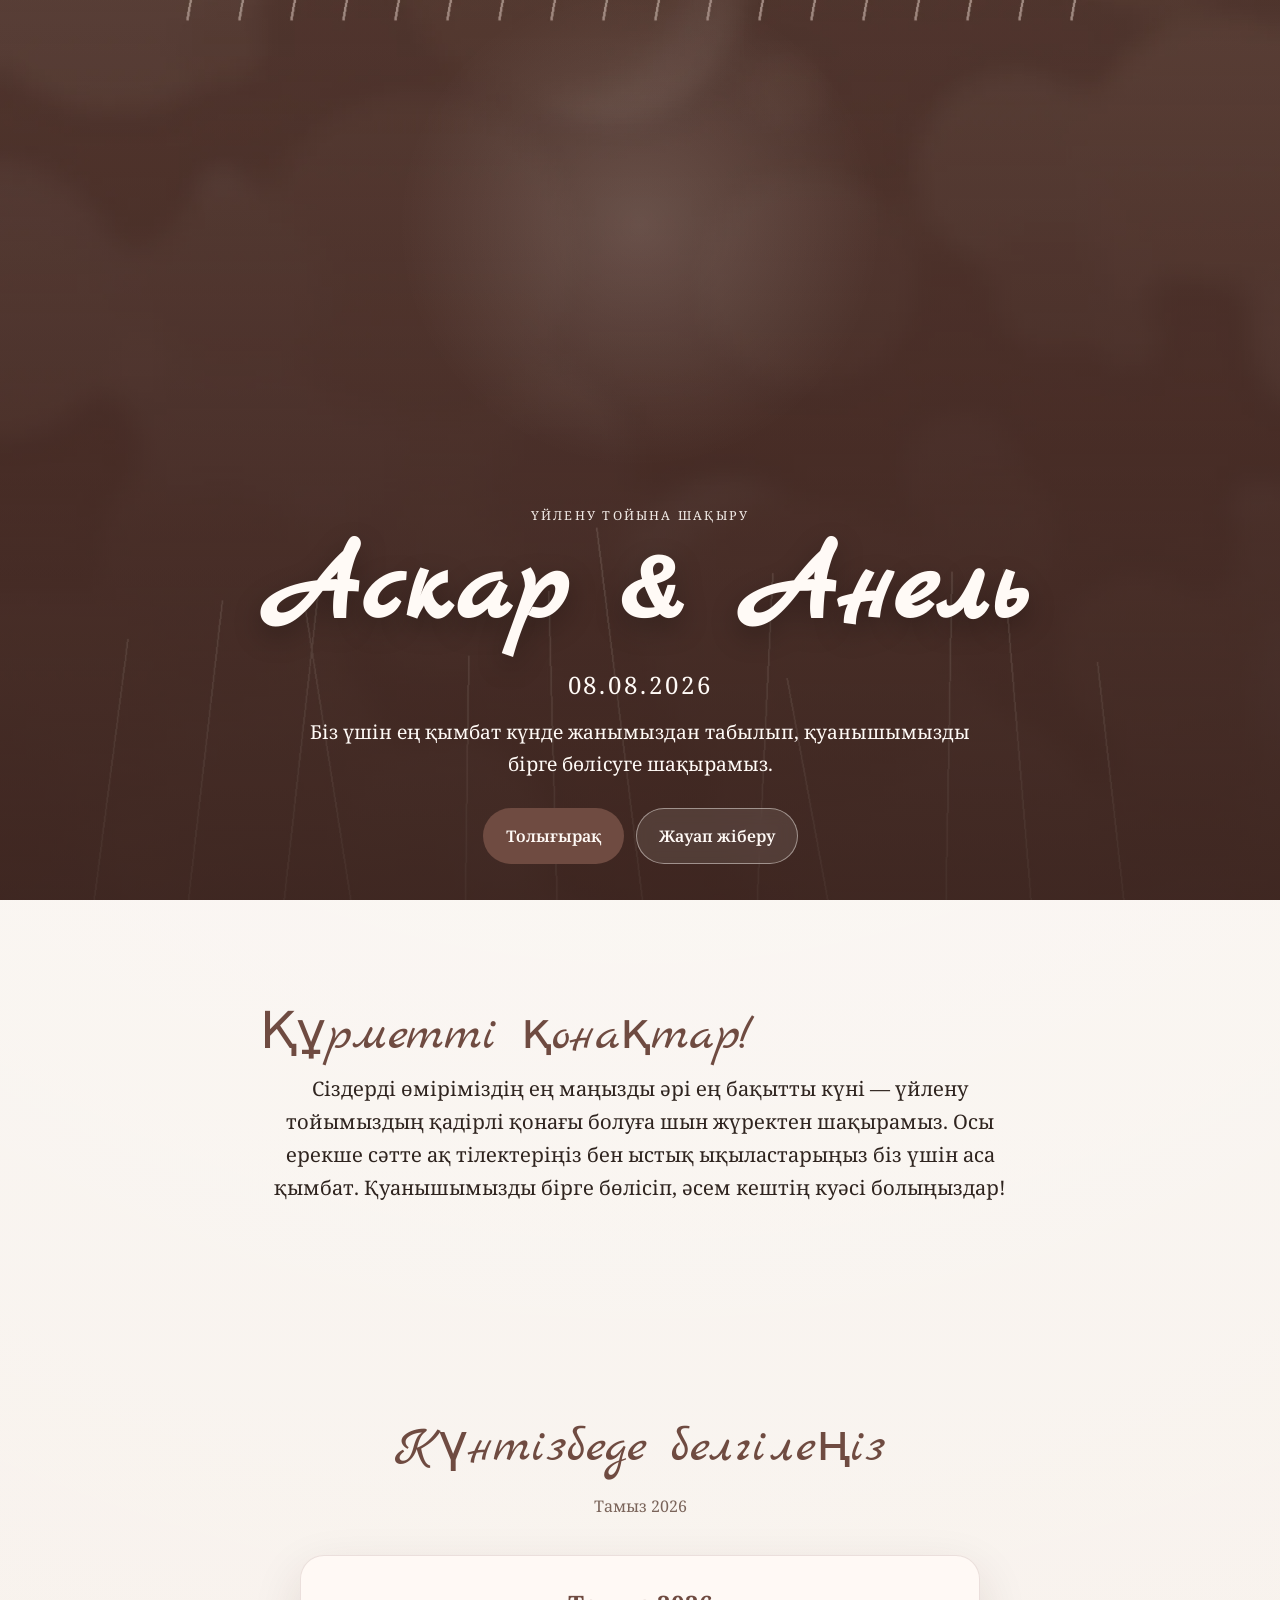
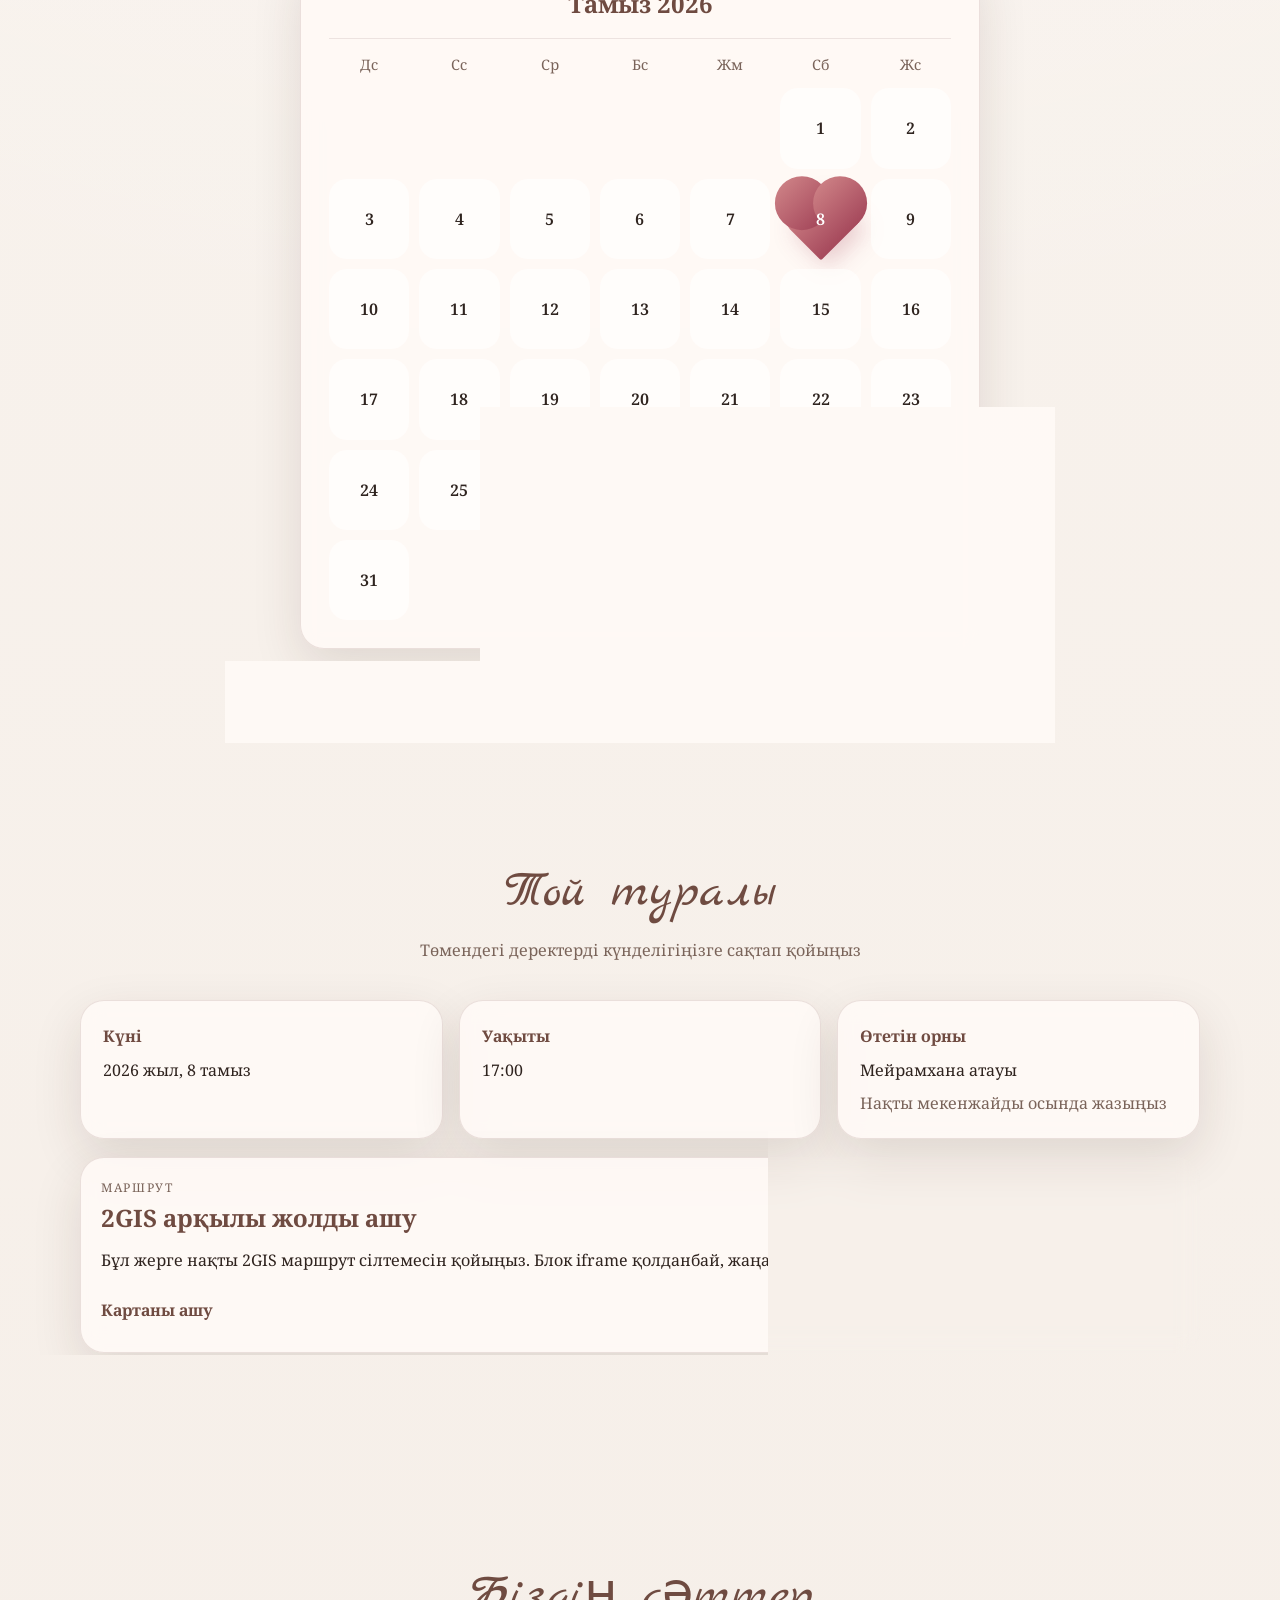
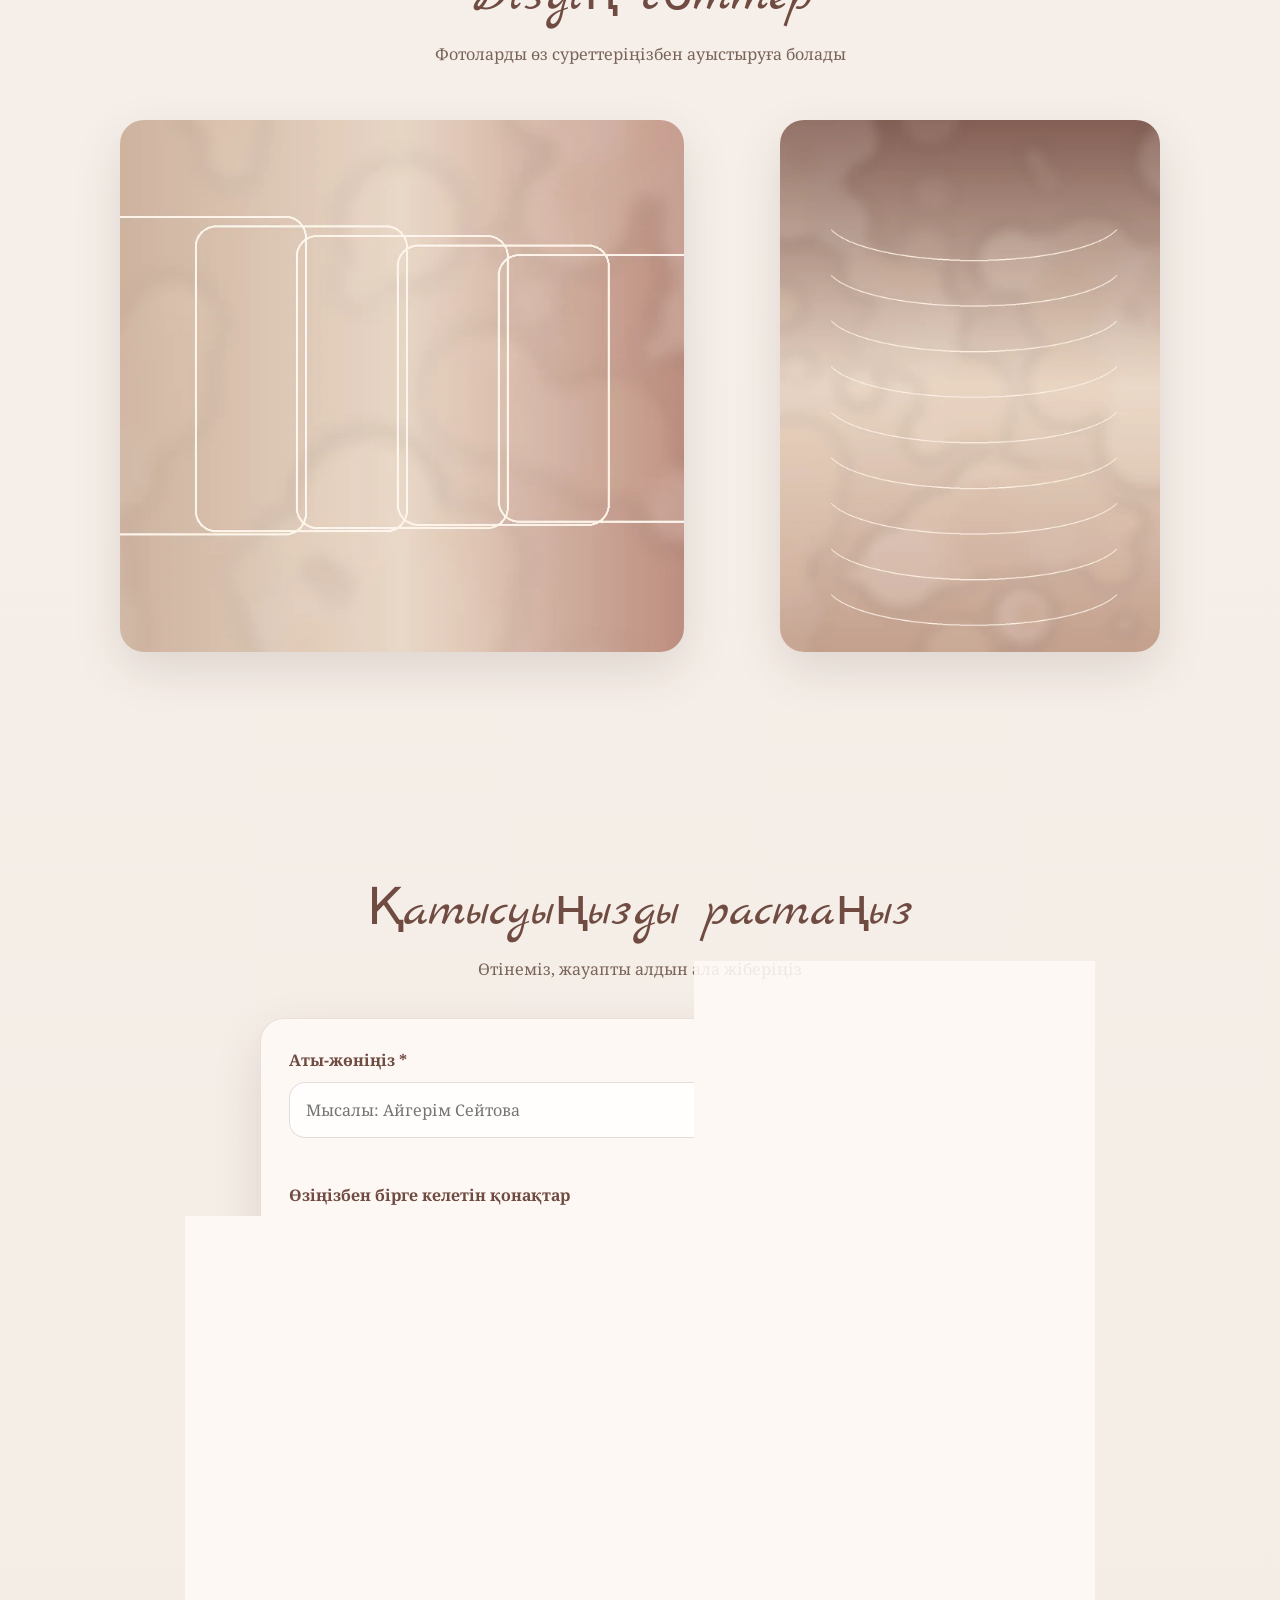
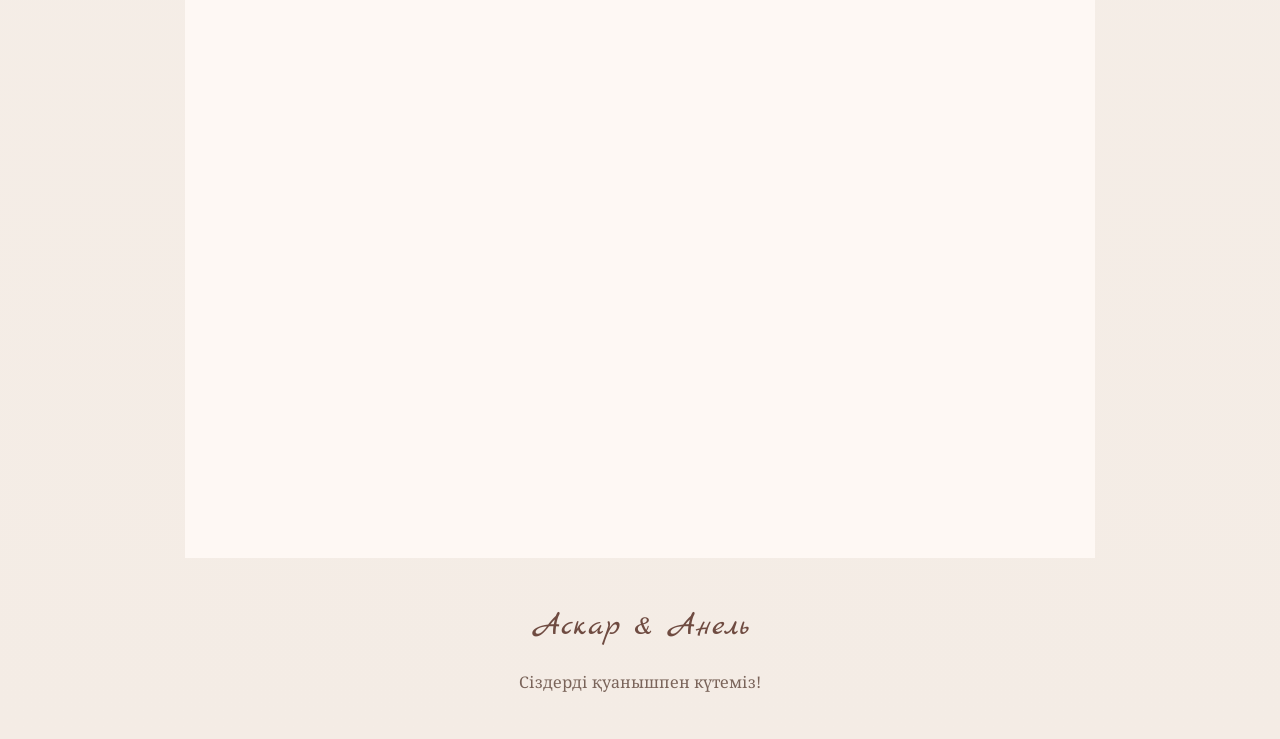
==== askar-anel-wedding-site/index.html @ b35b0d59 "Add files via upload" ====
<!doctype html>
<html lang="kk">
<head>
  <meta charset="utf-8">
  <meta name="viewport" content="width=device-width, initial-scale=1, viewport-fit=cover">
  <title>Аскар &amp; Анель — Үйлену тойына шақыру</title>
  <meta name="description" content="Аскар мен Анельдің үйлену тойына арналған ресми шақыру сайты. 8 тамыз 2026.">
  <meta name="theme-color" content="#6f4b41">
  <meta name="format-detection" content="telephone=no">
  <link rel="preconnect" href="https://fonts.googleapis.com">
  <link rel="preconnect" href="https://fonts.gstatic.com" crossorigin>
  <link rel="preload" as="image" href="assets/hero.webp" imagesrcset="assets/hero.webp 1600w">
  <link href="https://fonts.googleapis.com/css2?family=Marck+Script&family=Noto+Serif:wght@400;500;700&display=swap" rel="stylesheet">
  <link rel="stylesheet" href="styles.css">
</head>
<body>
  <a class="skip-link" href="#content">Негізгі мазмұнға өту</a>

  <header class="hero" id="top">
    <div class="hero__backdrop" aria-hidden="true"></div>
    <div class="hero__inner container">
      <p class="hero__eyebrow">Үйлену тойына шақыру</p>
      <h1 class="hero__title script-font">Аскар &amp; Анель</h1>
      <p class="hero__date">08.08.2026</p>
      <p class="hero__lead">Біз үшін ең қымбат күнде жанымыздан табылып, қуанышымызды бірге бөлісуге шақырамыз.</p>
      <div class="hero__actions">
        <a class="button button--primary" href="#details">Толығырақ</a>
        <a class="button button--ghost" href="#rsvp">Жауап жіберу</a>
      </div>
    </div>
  </header>

  <main id="content">
    <section class="section invitation" aria-labelledby="invitation-title">
      <div class="container narrow">
        <h2 class="section__title script-font" id="invitation-title">Құрметті қонақтар!</h2>
        <p class="invitation__text">
          Сіздерді өміріміздің ең маңызды әрі ең бақытты күні — үйлену тойымыздың қадірлі қонағы болуға
          шын жүректен шақырамыз. Осы ерекше сәтте ақ тілектеріңіз бен ыстық ықыластарыңыз біз үшін аса қымбат.
          Қуанышымызды бірге бөлісіп, әсем кештің куәсі болыңыздар!
        </p>
      </div>
    </section>

    <section class="section calendar-section" aria-labelledby="calendar-title">
      <div class="container">
        <div class="section-heading">
          <h2 class="section__title script-font" id="calendar-title">Күнтізбеде белгілеңіз</h2>
          <p class="section__subtitle">Тамыз 2026</p>
        </div>

        <div class="calendar-card" role="img" aria-label="2026 жылғы тамыз айының күнтізбесі, 8 күні үйлену тойы күні ретінде белгіленген">
          <div class="calendar-card__header">Тамыз 2026</div>
          <div class="calendar-grid calendar-grid--weekdays" aria-hidden="true">
            <span>Дс</span>
            <span>Сс</span>
            <span>Ср</span>
            <span>Бс</span>
            <span>Жм</span>
            <span>Сб</span>
            <span>Жс</span>
          </div>

          <div class="calendar-grid calendar-grid--days">
            <span class="day day--empty" aria-hidden="true"></span>
            <span class="day day--empty" aria-hidden="true"></span>
            <span class="day day--empty" aria-hidden="true"></span>
            <span class="day day--empty" aria-hidden="true"></span>
            <span class="day day--empty" aria-hidden="true"></span>
            <span class="day">1</span>
            <span class="day">2</span>

            <span class="day">3</span>
            <span class="day">4</span>
            <span class="day">5</span>
            <span class="day">6</span>
            <span class="day">7</span>
            <span class="day day--wedding" aria-label="8 тамыз — той күні">
              <span class="day__heart" aria-hidden="true"></span>
              <span class="day__number">8</span>
            </span>
            <span class="day">9</span>

            <span class="day">10</span>
            <span class="day">11</span>
            <span class="day">12</span>
            <span class="day">13</span>
            <span class="day">14</span>
            <span class="day">15</span>
            <span class="day">16</span>

            <span class="day">17</span>
            <span class="day">18</span>
            <span class="day">19</span>
            <span class="day">20</span>
            <span class="day">21</span>
            <span class="day">22</span>
            <span class="day">23</span>

            <span class="day">24</span>
            <span class="day">25</span>
            <span class="day">26</span>
            <span class="day">27</span>
            <span class="day">28</span>
            <span class="day">29</span>
            <span class="day">30</span>

            <span class="day">31</span>
            <span class="day day--empty" aria-hidden="true"></span>
            <span class="day day--empty" aria-hidden="true"></span>
            <span class="day day--empty" aria-hidden="true"></span>
            <span class="day day--empty" aria-hidden="true"></span>
            <span class="day day--empty" aria-hidden="true"></span>
            <span class="day day--empty" aria-hidden="true"></span>
          </div>
        </div>
      </div>
    </section>

    <section class="section details" id="details" aria-labelledby="details-title">
      <div class="container">
        <div class="section-heading">
          <h2 class="section__title script-font" id="details-title">Той туралы</h2>
          <p class="section__subtitle">Төмендегі деректерді күнделігіңізге сақтап қойыңыз</p>
        </div>

        <div class="details-grid">
          <article class="info-card">
            <h3>Күні</h3>
            <p>2026 жыл, 8 тамыз</p>
          </article>
          <article class="info-card">
            <h3>Уақыты</h3>
            <p>17:00</p>
          </article>
          <article class="info-card">
            <h3>Өтетін орны</h3>
            <p>Мейрамхана атауы</p>
            <p class="muted">Нақты мекенжайды осында жазыңыз</p>
          </article>
        </div>

        <a class="map-card" href="https://go.2gis.com/" target="_blank" rel="noopener noreferrer" aria-label="2GIS картасын жаңа терезеде ашу">
          <div class="map-card__content">
            <p class="map-card__eyebrow">Маршрут</p>
            <h3>2GIS арқылы жолды ашу</h3>
            <p>Бұл жерге нақты 2GIS маршрут сілтемесін қойыңыз. Блок iframe қолданбай, жаңа вкладкада ашылады.</p>
            <span class="map-card__cta">Картаны ашу</span>
          </div>
          <div class="map-card__pin" aria-hidden="true"></div>
        </a>
      </div>
    </section>

    <section class="section gallery" aria-labelledby="gallery-title">
      <div class="container">
        <div class="section-heading">
          <h2 class="section__title script-font" id="gallery-title">Біздің сәттер</h2>
          <p class="section__subtitle">Фотоларды өз суреттеріңізбен ауыстыруға болады</p>
        </div>

        <div class="gallery-grid">
          <figure class="gallery-item gallery-item--large">
            <img
              src="assets/gallery-1.webp"
              alt="Жұпқа арналған декоративті фото орны"
              width="1400"
              height="1000"
              loading="lazy"
              decoding="async">
          </figure>
          <figure class="gallery-item">
            <img
              src="assets/gallery-2.webp"
              alt="Той галереясына арналған декоративті фото орны"
              width="1000"
              height="1400"
              loading="lazy"
              decoding="async">
          </figure>
        </div>
      </div>
    </section>

    <section class="section rsvp" id="rsvp" aria-labelledby="rsvp-title">
      <div class="container narrow">
        <div class="section-heading">
          <h2 class="section__title script-font" id="rsvp-title">Қатысуыңызды растаңыз</h2>
          <p class="section__subtitle">Өтінеміз, жауапты алдын ала жіберіңіз</p>
        </div>

        <form class="rsvp-form" id="rsvp-form" novalidate>
          <div class="form-field">
            <label for="name">Аты-жөніңіз <span aria-hidden="true">*</span></label>
            <input id="name" name="name" type="text" autocomplete="name" required maxlength="80" placeholder="Мысалы: Айгерім Сейтова">
            <p class="field-error" data-error-for="name"></p>
          </div>

          <div class="form-field">
            <label for="guests">Өзіңізбен бірге келетін қонақтар</label>
            <textarea id="guests" name="guests" rows="4" maxlength="400" placeholder="Мысалы: Жұбайым, 2 бала"></textarea>
          </div>

          <fieldset class="form-field">
            <legend>Қатысу мәртебесі <span aria-hidden="true">*</span></legend>
            <div class="radio-group">
              <label class="choice">
                <input type="radio" name="attendance" value="Қуана келемін" required>
                <span>Қуана келемін</span>
              </label>
              <label class="choice">
                <input type="radio" name="attendance" value="Өкінішке қарай келе алмаймын">
                <span>Өкінішке қарай келе алмаймын</span>
              </label>
            </div>
            <p class="field-error" data-error-for="attendance"></p>
          </fieldset>

          <div class="form-field">
            <label for="comment">Пікір немесе тілек</label>
            <textarea id="comment" name="comment" rows="4" maxlength="500" placeholder="Қалауыңыз бойынша"></textarea>
          </div>

          <div class="form-field">
            <label for="phone">Телефон</label>
            <input id="phone" name="phone" type="tel" inputmode="tel" autocomplete="tel" maxlength="30" placeholder="+7 700 000 00 00">
            <p class="field-hint">Телефон нөмірі міндетті емес.</p>
            <p class="field-error" data-error-for="phone"></p>
          </div>

          <button class="button button--primary button--full" type="submit" id="submit-btn">Жауап жіберу</button>
          <p class="form-status" id="form-status" aria-live="polite"></p>
        </form>
      </div>
    </section>
  </main>

  <footer class="footer">
    <div class="container footer__inner">
      <p class="script-font footer__names">Аскар &amp; Анель</p>
      <p>Сіздерді қуанышпен күтеміз!</p>
    </div>
  </footer>

  <script src="script.js" defer></script>
</body>
</html>
---- askar-anel-wedding-site/styles.css ----
:root {
  --bg: #f6efe9;
  --surface: rgba(255, 250, 246, 0.88);
  --surface-strong: rgba(255, 250, 246, 0.96);
  --text: #2f241f;
  --muted: #7a645a;
  --accent: #8f5e53;
  --accent-deep: #6f4b41;
  --accent-soft: #e7cbc1;
  --border: rgba(111, 75, 65, 0.14);
  --shadow: 0 18px 50px rgba(61, 36, 28, 0.12);
  --radius: 24px;
  --radius-sm: 16px;
  --container: 1120px;
  --container-narrow: 760px;
  --header-offset: clamp(28px, 6vw, 72px);
  --focus: 0 0 0 3px rgba(143, 94, 83, 0.2);
}

*,
*::before,
*::after {
  box-sizing: border-box;
}

html {
  scroll-behavior: smooth;
  -webkit-text-size-adjust: 100%;
}

body {
  margin: 0;
  min-width: 320px;
  overflow-x: clip;
  color: var(--text);
  background:
    radial-gradient(circle at top, rgba(255, 255, 255, 0.56), transparent 36%),
    linear-gradient(180deg, #f9f4ef 0%, #f4ece5 100%);
  font-family: "Noto Serif", Georgia, "Times New Roman", serif;
  line-height: 1.65;
  text-rendering: optimizeLegibility;
}

img {
  display: block;
  max-width: 100%;
}

a {
  color: inherit;
  text-decoration: none;
}

button,
input,
textarea {
  font: inherit;
}

button,
.button,
.choice,
.map-card {
  -webkit-tap-highlight-color: transparent;
}

button:focus-visible,
.button:focus-visible,
input:focus-visible,
textarea:focus-visible,
.choice:focus-within,
.map-card:focus-visible {
  outline: none;
  box-shadow: var(--focus);
}

.skip-link {
  position: absolute;
  inset-inline-start: 12px;
  inset-block-start: 12px;
  padding: 12px 16px;
  background: #fff;
  border-radius: 999px;
  transform: translateY(-140%);
  transition: transform 0.2s ease;
  z-index: 100;
}

.skip-link:focus {
  transform: translateY(0);
}

.container {
  width: min(calc(100% - 32px), var(--container));
  margin-inline: auto;
}

.narrow {
  width: min(calc(100% - 32px), var(--container-narrow));
}

.section {
  padding-block: clamp(64px, 10vw, 108px);
}

.section-heading {
  margin-bottom: clamp(24px, 4vw, 36px);
  text-align: center;
}

.section__title {
  margin: 0 0 8px;
  font-size: clamp(2rem, 4vw, 3.75rem);
  line-height: 1.1;
  color: var(--accent-deep);
  font-weight: 400;
}

.section__subtitle,
.muted {
  color: var(--muted);
}

.script-font {
  font-family: "Marck Script", "Segoe Print", "Lucida Handwriting", cursive;
}

.hero {
  position: relative;
  isolation: isolate;
  min-height: 100svh;
  display: grid;
  align-items: end;
  overflow: clip;
  color: #fffaf6;
  background:
    linear-gradient(0deg, rgba(46, 26, 21, 0.65), rgba(46, 26, 21, 0.32)),
    image-set(
      url("assets/hero.webp") type("image/webp")
    ) center / cover no-repeat;
}

@supports (min-height: 100dvh) {
  .hero {
    min-height: 100dvh;
  }
}

.hero__backdrop {
  position: absolute;
  inset: 0;
  background:
    radial-gradient(circle at 50% 25%, rgba(255, 247, 239, 0.16), transparent 26%),
    linear-gradient(180deg, rgba(50, 27, 23, 0.20), rgba(50, 27, 23, 0.68));
  z-index: -1;
}

.hero__inner {
  padding-block: max(24px, env(safe-area-inset-top)) max(36px, env(safe-area-inset-bottom) + 28px);
  min-height: inherit;
  display: flex;
  flex-direction: column;
  justify-content: end;
  align-items: center;
  text-align: center;
}

.hero__eyebrow {
  margin: 0 0 12px;
  letter-spacing: 0.18em;
  text-transform: uppercase;
  font-size: 0.78rem;
  opacity: 0.92;
}

.hero__title {
  margin: 0;
  font-size: clamp(3.1rem, 11vw, 7rem);
  line-height: 0.95;
  text-shadow: 0 10px 28px rgba(0, 0, 0, 0.28);
}

.hero__date {
  margin: 20px 0 12px;
  font-size: clamp(1.1rem, 3vw, 1.5rem);
  letter-spacing: 0.12em;
}

.hero__lead {
  width: min(100%, 700px);
  margin: 0;
  font-size: clamp(1rem, 2.5vw, 1.2rem);
}

.hero__actions {
  display: flex;
  flex-wrap: wrap;
  gap: 12px;
  justify-content: center;
  margin-top: 28px;
}

.button {
  min-height: 48px;
  padding: 14px 22px;
  border-radius: 999px;
  border: 1px solid transparent;
  display: inline-flex;
  align-items: center;
  justify-content: center;
  font-weight: 600;
  transition: transform 0.18s ease, background-color 0.18s ease, border-color 0.18s ease;
}

.button:hover,
.map-card:hover {
  transform: translateY(-1px);
}

.button--primary {
  background: var(--accent-deep);
  color: #fffaf6;
}

.button--primary:hover {
  background: #5d3c34;
}

.button--ghost {
  color: #fffaf6;
  border-color: rgba(255, 250, 246, 0.45);
  background: rgba(255, 250, 246, 0.1);
  backdrop-filter: blur(8px);
}

.button--full {
  width: 100%;
}

.invitation__text {
  margin: 0;
  font-size: clamp(1.05rem, 2.4vw, 1.25rem);
  text-align: center;
}

.calendar-card,
.info-card,
.rsvp-form,
.map-card {
  background: var(--surface);
  border: 1px solid var(--border);
  border-radius: var(--radius);
  box-shadow: var(--shadow);
  backdrop-filter: blur(10px);
}

.calendar-card {
  width: min(100%, 680px);
  margin-inline: auto;
  padding: clamp(18px, 3vw, 28px);
}

.calendar-card__header {
  padding-bottom: 14px;
  margin-bottom: 14px;
  border-bottom: 1px solid rgba(111, 75, 65, 0.12);
  text-align: center;
  font-size: clamp(1.2rem, 3vw, 1.5rem);
  color: var(--accent-deep);
  font-weight: 700;
}

.calendar-grid {
  display: grid;
  grid-template-columns: repeat(7, minmax(0, 1fr));
  gap: 10px;
}

.calendar-grid--weekdays {
  margin-bottom: 12px;
  color: var(--muted);
  text-align: center;
  font-size: 0.9rem;
}

.day {
  aspect-ratio: 1;
  min-height: 42px;
  display: grid;
  place-items: center;
  position: relative;
  border-radius: 18px;
  background: rgba(255, 255, 255, 0.56);
  font-weight: 600;
}

.day--empty {
  visibility: hidden;
}

.day--wedding {
  background: transparent;
}

.day__heart {
  position: absolute;
  inset: 50% auto auto 50%;
  width: clamp(34px, 7vw, 54px);
  aspect-ratio: 1;
  transform: translate(-50%, -44%) rotate(-45deg);
  background: linear-gradient(180deg, #cb7e83 0%, #a6495c 100%);
  border-radius: 10px 10px 2px 2px;
  box-shadow: 0 10px 22px rgba(166, 73, 92, 0.25);
}

.day__heart::before,
.day__heart::after {
  content: "";
  position: absolute;
  background: inherit;
  width: 100%;
  height: 100%;
  border-radius: 999px;
}

.day__heart::before {
  top: -50%;
  left: 0;
}

.day__heart::after {
  left: 50%;
  top: 0;
}

.day__number {
  position: relative;
  z-index: 1;
  color: #fff;
}

.details-grid {
  display: grid;
  gap: 16px;
  grid-template-columns: repeat(3, minmax(0, 1fr));
}

.info-card {
  padding: 22px;
}

.info-card h3 {
  margin: 0 0 8px;
  color: var(--accent-deep);
  font-size: 1rem;
}

.info-card p {
  margin: 0;
}

.info-card p + p {
  margin-top: 6px;
}

.map-card {
  margin-top: 18px;
  padding: 20px;
  display: grid;
  gap: 20px;
  align-items: center;
  grid-template-columns: 1fr auto;
  transition: transform 0.18s ease, box-shadow 0.18s ease;
}

.map-card__eyebrow {
  margin: 0 0 6px;
  text-transform: uppercase;
  letter-spacing: 0.14em;
  font-size: 0.75rem;
  color: var(--muted);
}

.map-card h3 {
  margin: 0 0 10px;
  font-size: clamp(1.2rem, 2vw, 1.5rem);
  color: var(--accent-deep);
}

.map-card p {
  margin: 0;
}

.map-card__cta {
  display: inline-flex;
  align-items: center;
  margin-top: 14px;
  min-height: 44px;
  font-weight: 700;
  color: var(--accent-deep);
}

.map-card__pin {
  width: clamp(64px, 10vw, 92px);
  aspect-ratio: 0.78;
  position: relative;
  border-radius: 999px 999px 999px 0;
  transform: rotate(-45deg);
  background: linear-gradient(180deg, var(--accent-soft), var(--accent-deep));
  box-shadow: 0 12px 30px rgba(111, 75, 65, 0.22);
}

.map-card__pin::after {
  content: "";
  position: absolute;
  inset: 22% 22%;
  border-radius: 50%;
  background: #fffaf6;
}

.gallery-grid {
  display: grid;
  gap: 16px;
  grid-template-columns: 1.4fr 1fr;
}

.gallery-item {
  overflow: hidden;
  border-radius: var(--radius);
  min-height: 320px;
  box-shadow: var(--shadow);
}

.gallery-item img {
  width: 100%;
  height: 100%;
  object-fit: cover;
  background: #ead7ce;
}

.rsvp-form {
  padding: clamp(18px, 3vw, 28px);
}

.form-field + .form-field {
  margin-top: 18px;
}

.form-field label,
.form-field legend {
  display: block;
  margin-bottom: 8px;
  font-weight: 700;
  color: var(--accent-deep);
}

input[type="text"],
input[type="tel"],
textarea {
  width: 100%;
  min-height: 52px;
  border: 1px solid rgba(111, 75, 65, 0.18);
  border-radius: 16px;
  padding: 14px 16px;
  background: rgba(255, 255, 255, 0.82);
  color: var(--text);
}

textarea {
  resize: vertical;
  min-height: 112px;
}

.field-hint,
.field-error,
.form-status {
  margin: 8px 0 0;
  font-size: 0.92rem;
}

.field-hint {
  color: var(--muted);
}

.field-error {
  min-height: 1.25em;
  color: #9d1c2d;
}

.radio-group {
  display: grid;
  gap: 10px;
}

.choice {
  min-height: 52px;
  display: flex;
  align-items: center;
  gap: 12px;
  padding: 12px 14px;
  border: 1px solid rgba(111, 75, 65, 0.18);
  border-radius: 16px;
  background: rgba(255, 255, 255, 0.72);
  cursor: pointer;
}

.choice input {
  inline-size: 20px;
  block-size: 20px;
  margin: 0;
  accent-color: var(--accent-deep);
}

.form-status {
  min-height: 1.3em;
}

.form-status.is-success {
  color: #256243;
}

.form-status.is-error {
  color: #9d1c2d;
}

.footer {
  padding: 28px 0 calc(28px + env(safe-area-inset-bottom));
  text-align: center;
  color: var(--muted);
}

.footer__names {
  margin: 0 0 6px;
  font-size: 2rem;
  color: var(--accent-deep);
}

@media (max-width: 900px) {
  .details-grid,
  .gallery-grid,
  .map-card {
    grid-template-columns: 1fr;
  }

  .map-card__pin {
    display: none;
  }
}

@media (max-width: 640px) {
  .section {
    padding-block: 56px;
  }

  .calendar-grid {
    gap: 8px;
  }

  .calendar-grid--weekdays {
    font-size: 0.82rem;
  }

  .day {
    border-radius: 14px;
    min-height: 38px;
  }

  .gallery-item {
    min-height: 260px;
  }
}

@media (prefers-reduced-motion: reduce) {
  html {
    scroll-behavior: auto;
  }

  *,
  *::before,
  *::after {
    transition: none !important;
    animation: none !important;
  }
}
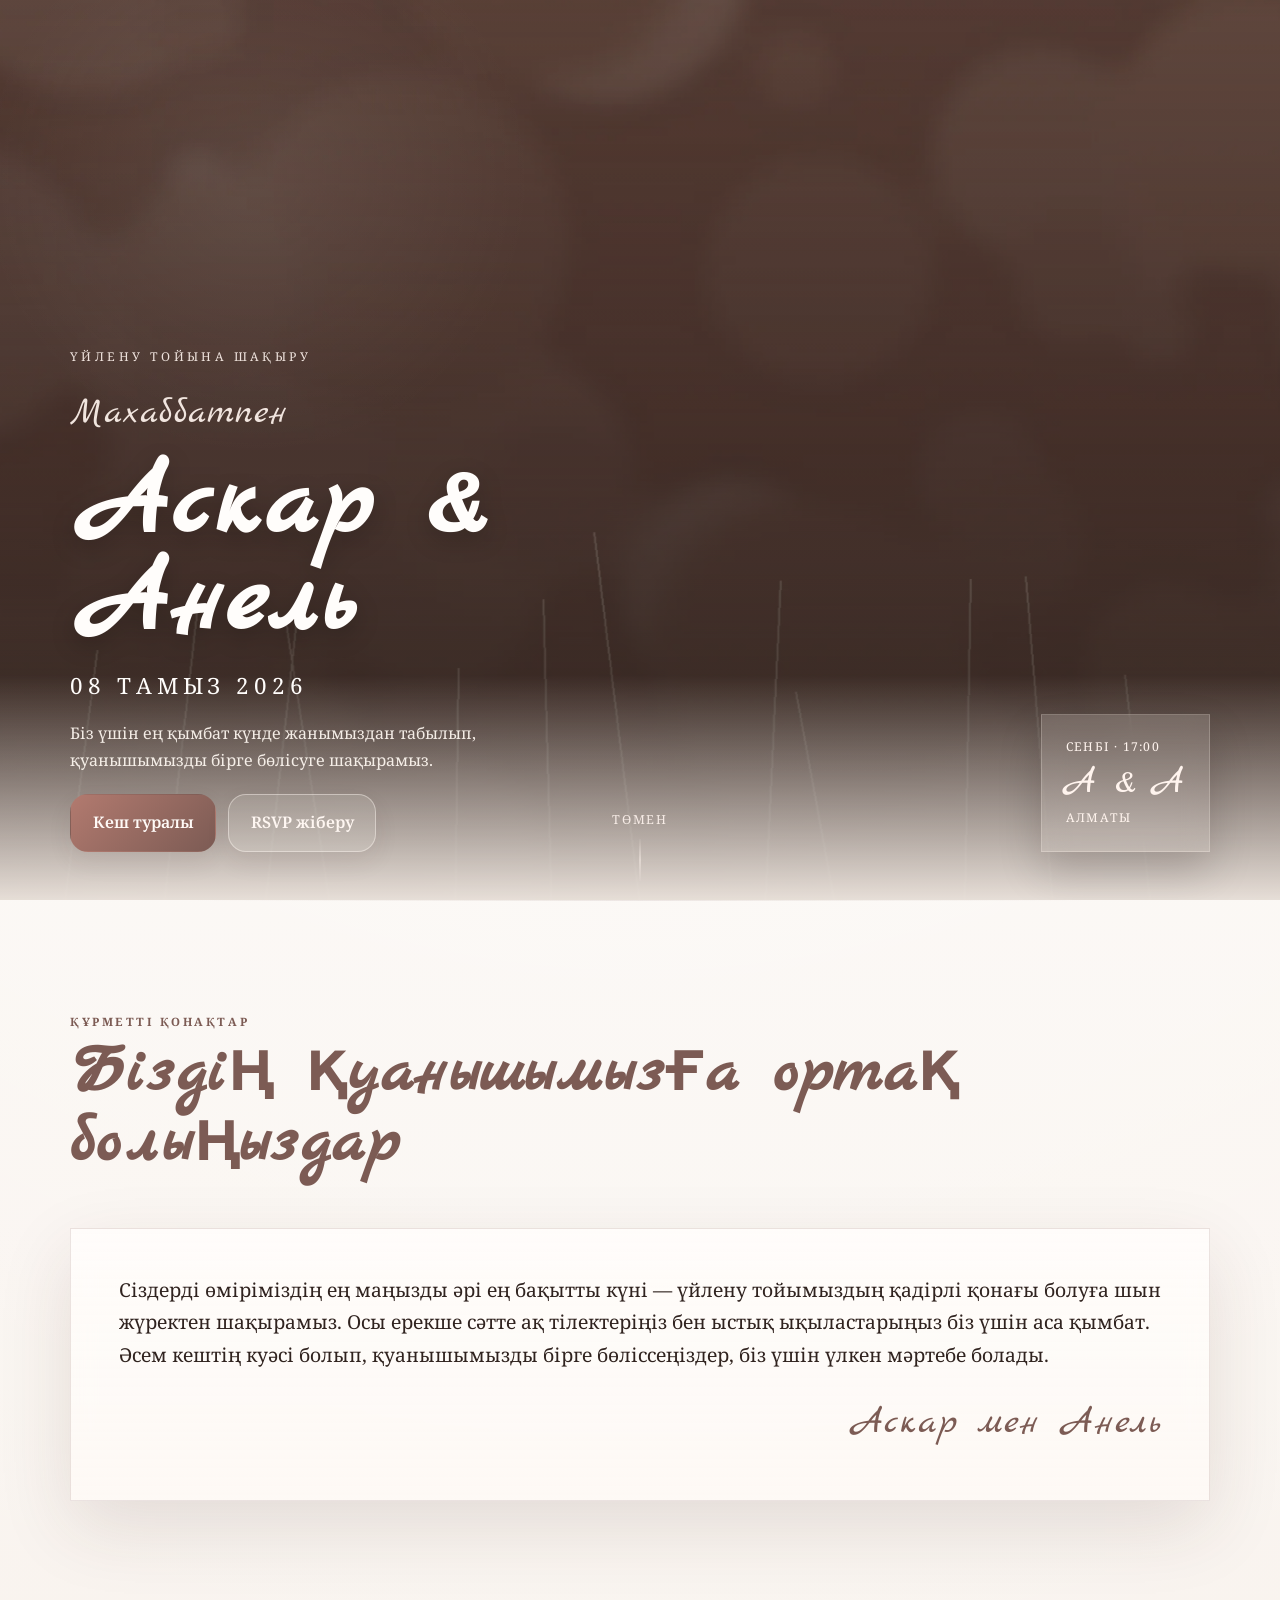
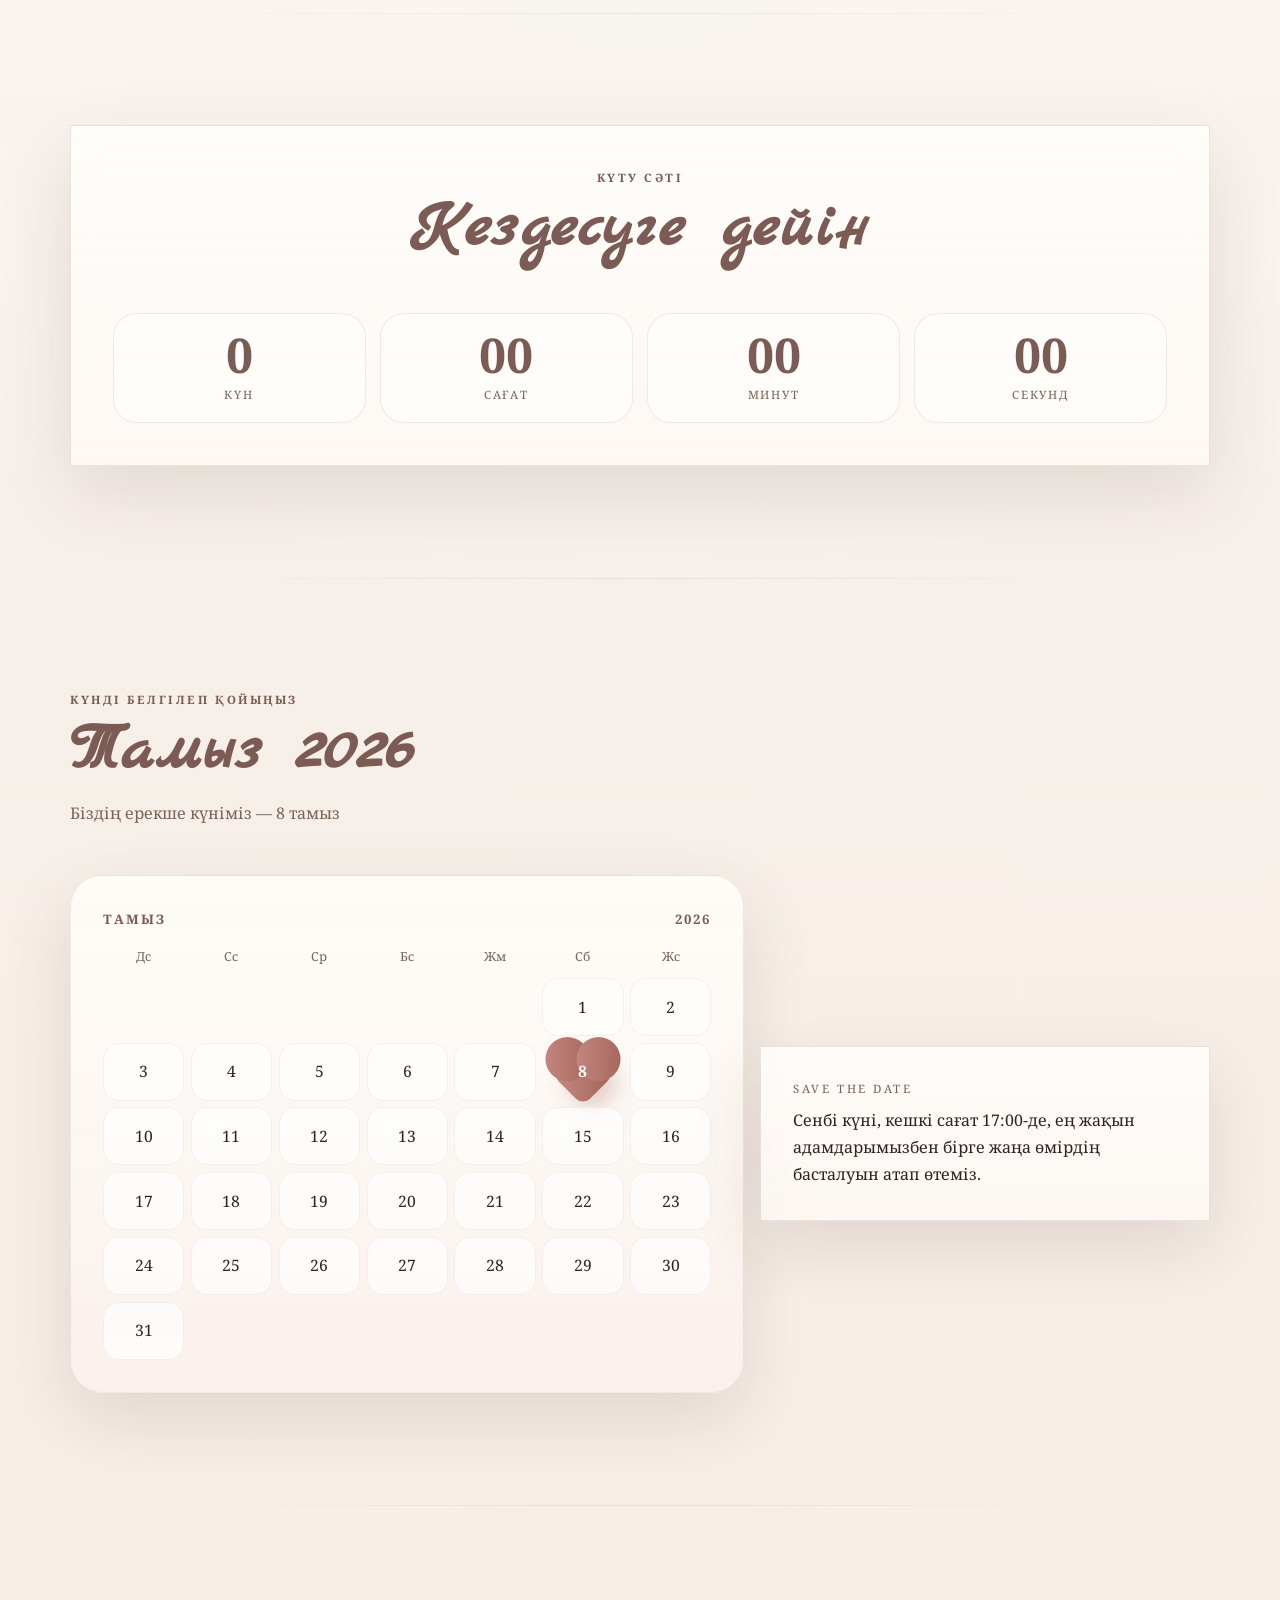
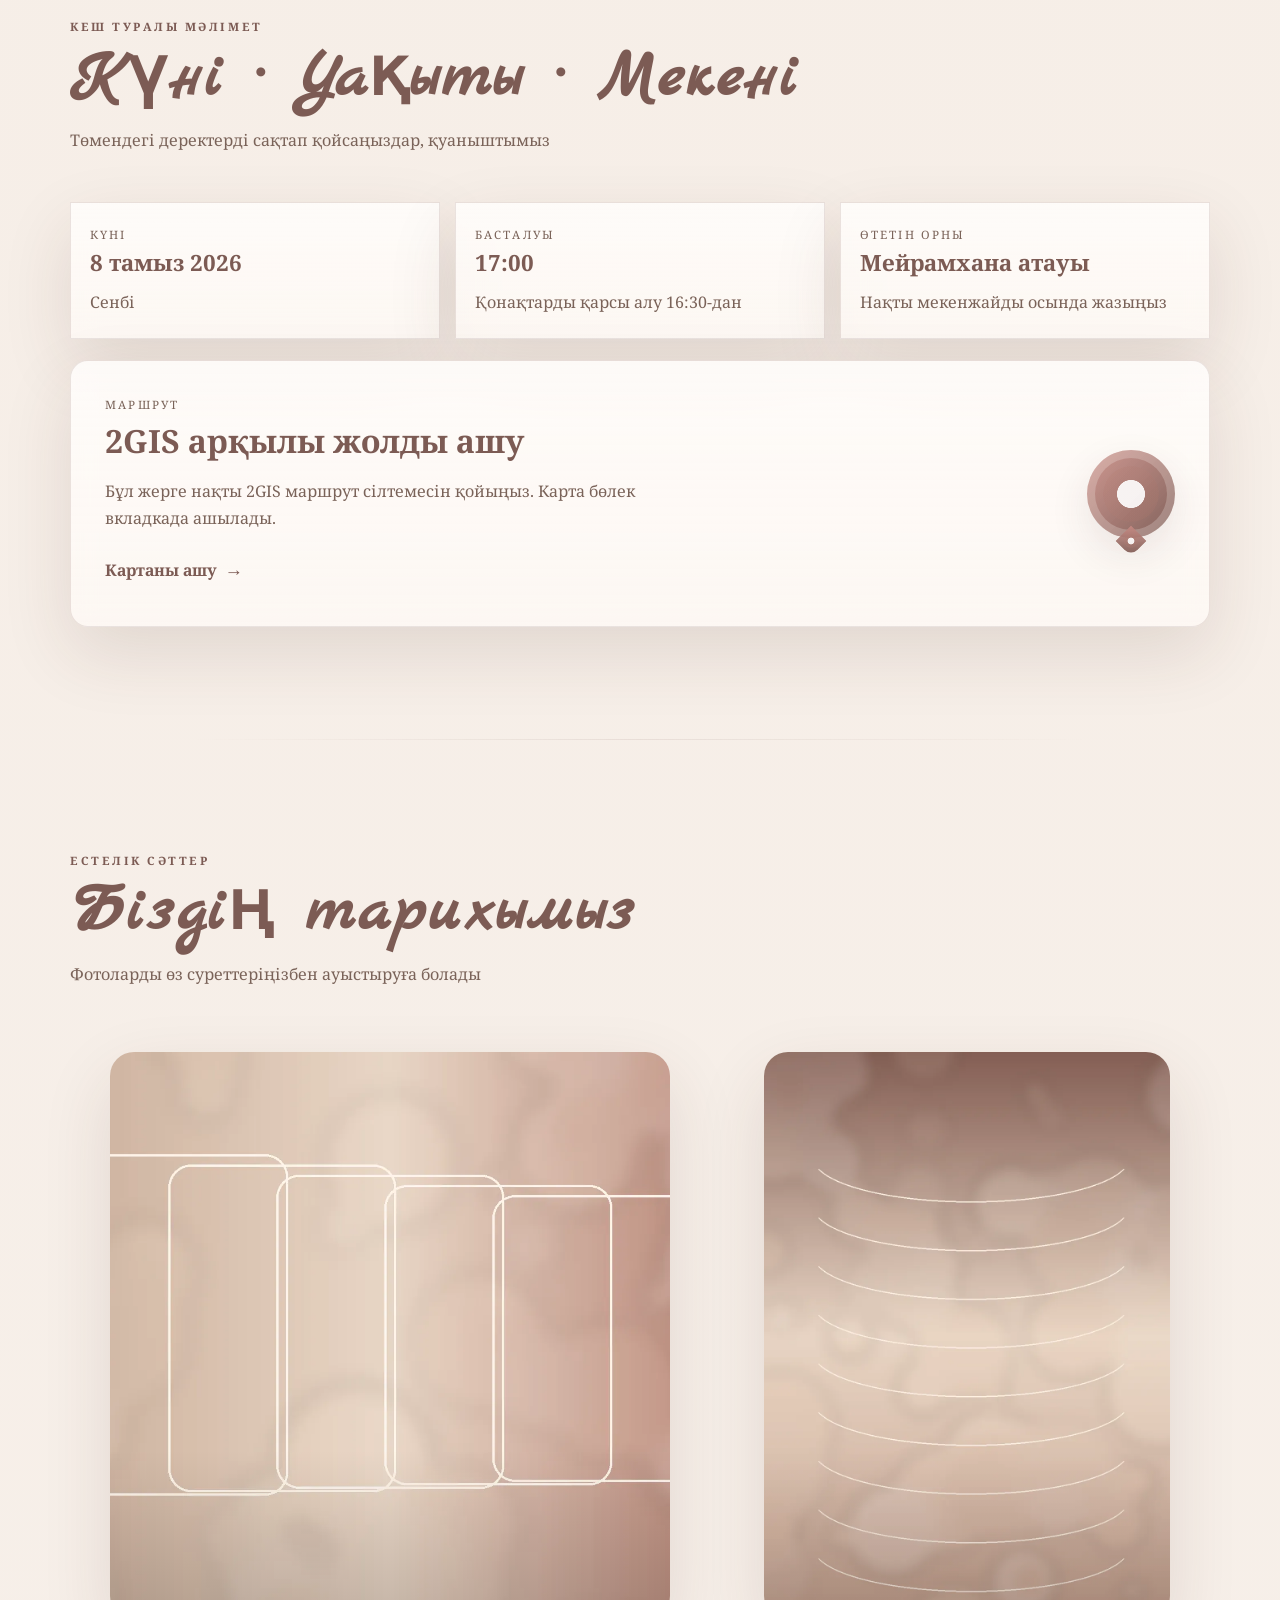
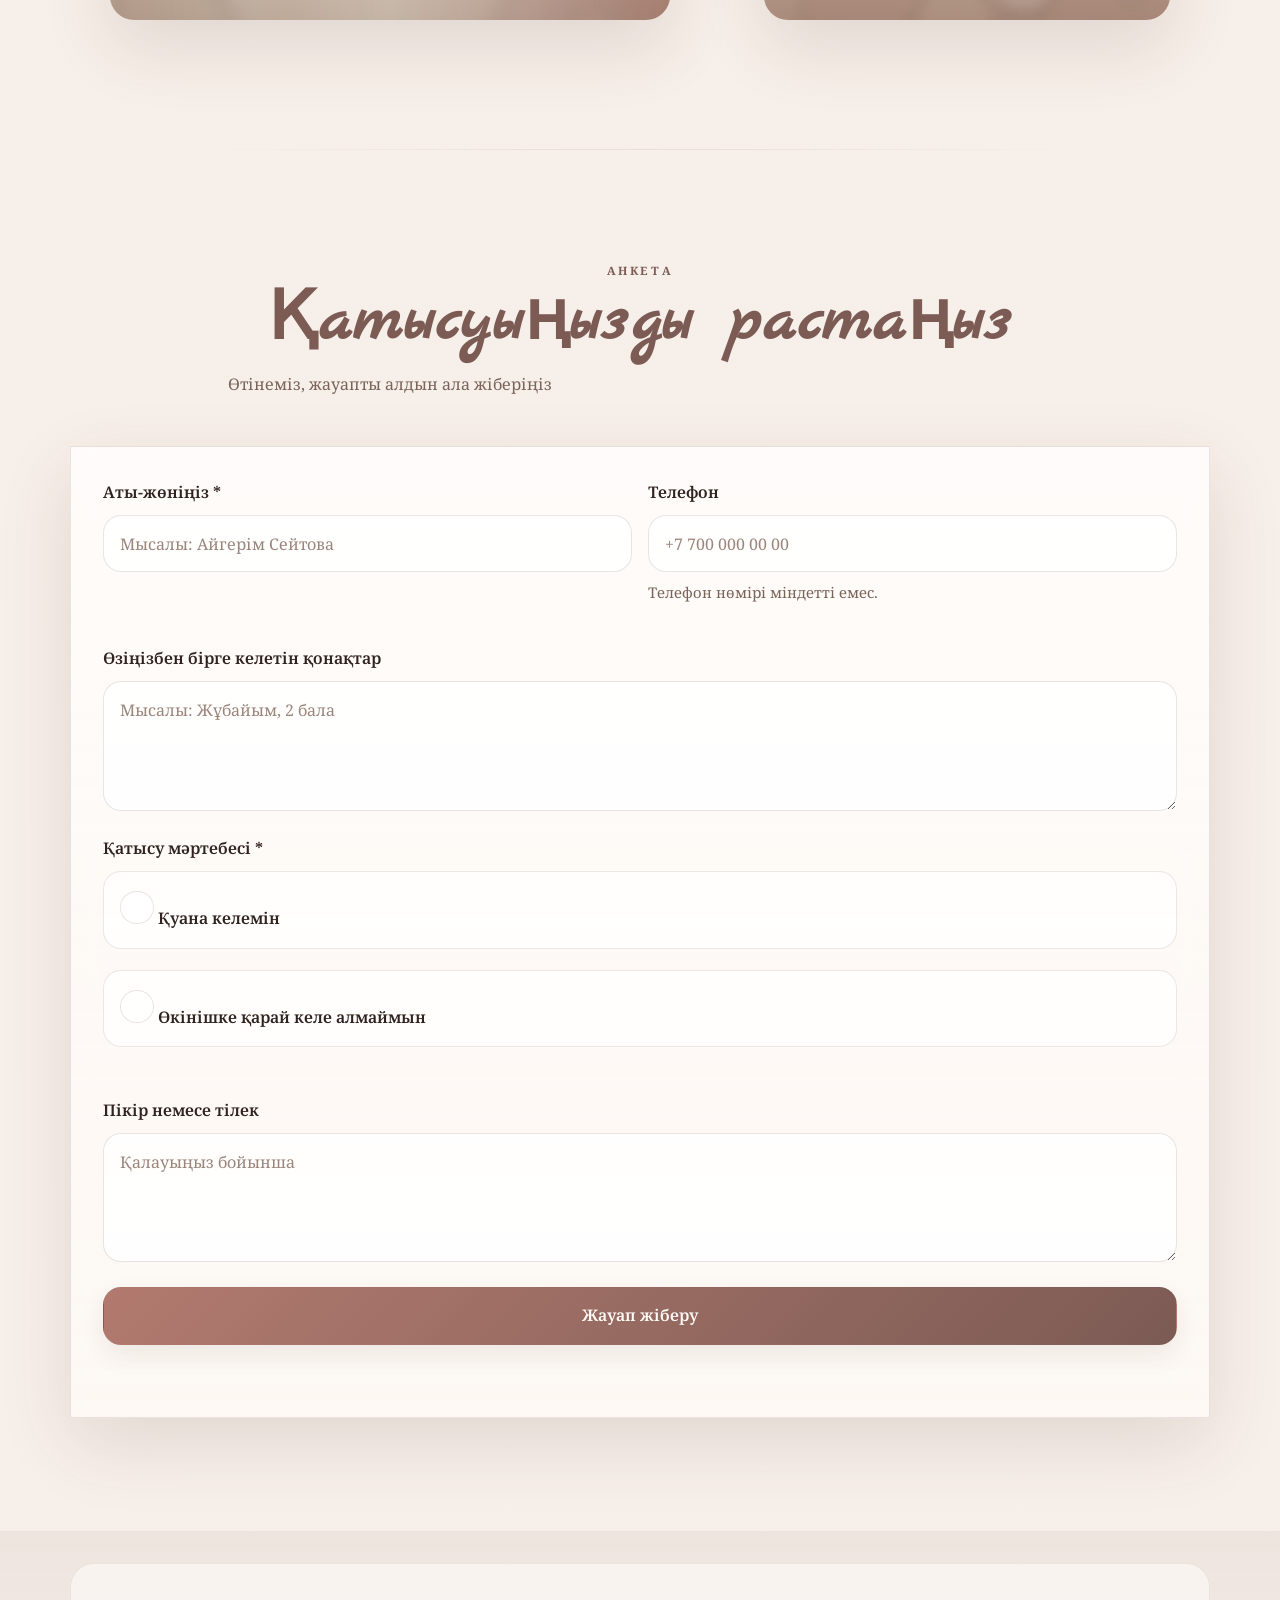
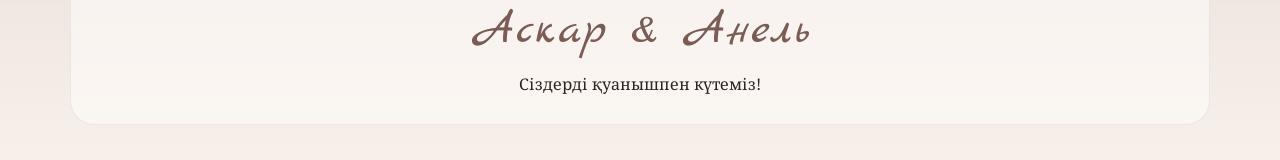
==== commit 3d72e91e: "Add files via upload" ====
--- a/askar-anel-wedding-site/index.html
+++ b/askar-anel-wedding-site/index.html
@@ -5,8 +5,9 @@
   <meta name="viewport" content="width=device-width, initial-scale=1, viewport-fit=cover">
   <title>Аскар &amp; Анель — Үйлену тойына шақыру</title>
   <meta name="description" content="Аскар мен Анельдің үйлену тойына арналған ресми шақыру сайты. 8 тамыз 2026.">
-  <meta name="theme-color" content="#6f4b41">
+  <meta name="theme-color" content="#7c5b54">
   <meta name="format-detection" content="telephone=no">
+  <meta name="color-scheme" content="light">
   <link rel="preconnect" href="https://fonts.googleapis.com">
   <link rel="preconnect" href="https://fonts.gstatic.com" crossorigin>
   <link rel="preload" as="image" href="assets/hero.webp" imagesrcset="assets/hero.webp 1600w">
@@ -18,100 +19,169 @@
 
   <header class="hero" id="top">
     <div class="hero__backdrop" aria-hidden="true"></div>
+    <div class="hero__veil" aria-hidden="true"></div>
+
     <div class="hero__inner container">
-      <p class="hero__eyebrow">Үйлену тойына шақыру</p>
-      <h1 class="hero__title script-font">Аскар &amp; Анель</h1>
-      <p class="hero__date">08.08.2026</p>
-      <p class="hero__lead">Біз үшін ең қымбат күнде жанымыздан табылып, қуанышымызды бірге бөлісуге шақырамыз.</p>
-      <div class="hero__actions">
-        <a class="button button--primary" href="#details">Толығырақ</a>
-        <a class="button button--ghost" href="#rsvp">Жауап жіберу</a>
+      <div class="hero__content reveal-sequence">
+        <p class="hero__eyebrow" data-reveal>Үйлену тойына шақыру</p>
+        <p class="hero__kicker script-font" data-reveal>Махаббатпен</p>
+        <h1 class="hero__title script-font" data-reveal>Аскар &amp; Анель</h1>
+        <p class="hero__date" data-reveal>08 тамыз 2026</p>
+        <p class="hero__lead" data-reveal>
+          Біз үшін ең қымбат күнде жанымыздан табылып, қуанышымызды бірге бөлісуге шақырамыз.
+        </p>
+        <div class="hero__actions" data-reveal>
+          <a class="button button--primary" href="#details">Кеш туралы</a>
+          <a class="button button--ghost" href="#rsvp">RSVP жіберу</a>
+        </div>
+      </div>
+
+      <div class="hero__monogram glass-card" data-reveal>
+        <p class="hero__monogram-date">Сенбі · 17:00</p>
+        <p class="script-font hero__monogram-names">A &amp; A</p>
+        <p class="hero__monogram-place">Алматы</p>
       </div>
     </div>
+
+    <a class="hero__scroll" href="#invitation" aria-label="Төмен қарай өту">
+      <span>Төмен</span>
+      <span class="hero__scroll-line" aria-hidden="true"></span>
+    </a>
   </header>
 
   <main id="content">
-    <section class="section invitation" aria-labelledby="invitation-title">
+    <section class="section invitation" id="invitation" aria-labelledby="invitation-title">
       <div class="container narrow">
-        <h2 class="section__title script-font" id="invitation-title">Құрметті қонақтар!</h2>
-        <p class="invitation__text">
-          Сіздерді өміріміздің ең маңызды әрі ең бақытты күні — үйлену тойымыздың қадірлі қонағы болуға
-          шын жүректен шақырамыз. Осы ерекше сәтте ақ тілектеріңіз бен ыстық ықыластарыңыз біз үшін аса қымбат.
-          Қуанышымызды бірге бөлісіп, әсем кештің куәсі болыңыздар!
-        </p>
+        <div class="section-intro" data-reveal>
+          <p class="section__eyebrow">Құрметті қонақтар</p>
+          <h2 class="section__title script-font" id="invitation-title">Біздің қуанышымызға ортақ болыңыздар</h2>
+        </div>
+
+        <div class="invitation-card glass-card" data-reveal>
+          <p class="invitation__text">
+            Сіздерді өміріміздің ең маңызды әрі ең бақытты күні — үйлену тойымыздың қадірлі қонағы болуға
+            шын жүректен шақырамыз. Осы ерекше сәтте ақ тілектеріңіз бен ыстық ықыластарыңыз біз үшін аса қымбат.
+            Әсем кештің куәсі болып, қуанышымызды бірге бөліссеңіздер, біз үшін үлкен мәртебе болады.
+          </p>
+          <p class="invitation__sign script-font">Аскар мен Анель</p>
+        </div>
+      </div>
+    </section>
+
+    <section class="section countdown" aria-labelledby="countdown-title">
+      <div class="container">
+        <div class="countdown-shell glass-card" data-reveal>
+          <div class="section-intro section-intro--center">
+            <p class="section__eyebrow">Күту сәті</p>
+            <h2 class="section__title script-font" id="countdown-title">Кездесуге дейін</h2>
+          </div>
+
+          <div class="countdown-grid" id="countdown" aria-live="polite">
+            <div class="countdown-item">
+              <span class="countdown-item__value" data-unit="days">0</span>
+              <span class="countdown-item__label">күн</span>
+            </div>
+            <div class="countdown-item">
+              <span class="countdown-item__value" data-unit="hours">0</span>
+              <span class="countdown-item__label">сағат</span>
+            </div>
+            <div class="countdown-item">
+              <span class="countdown-item__value" data-unit="minutes">0</span>
+              <span class="countdown-item__label">минут</span>
+            </div>
+            <div class="countdown-item">
+              <span class="countdown-item__value" data-unit="seconds">0</span>
+              <span class="countdown-item__label">секунд</span>
+            </div>
+          </div>
+        </div>
       </div>
     </section>
 
     <section class="section calendar-section" aria-labelledby="calendar-title">
       <div class="container">
-        <div class="section-heading">
-          <h2 class="section__title script-font" id="calendar-title">Күнтізбеде белгілеңіз</h2>
-          <p class="section__subtitle">Тамыз 2026</p>
-        </div>
-
-        <div class="calendar-card" role="img" aria-label="2026 жылғы тамыз айының күнтізбесі, 8 күні үйлену тойы күні ретінде белгіленген">
-          <div class="calendar-card__header">Тамыз 2026</div>
-          <div class="calendar-grid calendar-grid--weekdays" aria-hidden="true">
-            <span>Дс</span>
-            <span>Сс</span>
-            <span>Ср</span>
-            <span>Бс</span>
-            <span>Жм</span>
-            <span>Сб</span>
-            <span>Жс</span>
-          </div>
-
-          <div class="calendar-grid calendar-grid--days">
-            <span class="day day--empty" aria-hidden="true"></span>
-            <span class="day day--empty" aria-hidden="true"></span>
-            <span class="day day--empty" aria-hidden="true"></span>
-            <span class="day day--empty" aria-hidden="true"></span>
-            <span class="day day--empty" aria-hidden="true"></span>
-            <span class="day">1</span>
-            <span class="day">2</span>
-
-            <span class="day">3</span>
-            <span class="day">4</span>
-            <span class="day">5</span>
-            <span class="day">6</span>
-            <span class="day">7</span>
-            <span class="day day--wedding" aria-label="8 тамыз — той күні">
-              <span class="day__heart" aria-hidden="true"></span>
-              <span class="day__number">8</span>
-            </span>
-            <span class="day">9</span>
-
-            <span class="day">10</span>
-            <span class="day">11</span>
-            <span class="day">12</span>
-            <span class="day">13</span>
-            <span class="day">14</span>
-            <span class="day">15</span>
-            <span class="day">16</span>
-
-            <span class="day">17</span>
-            <span class="day">18</span>
-            <span class="day">19</span>
-            <span class="day">20</span>
-            <span class="day">21</span>
-            <span class="day">22</span>
-            <span class="day">23</span>
-
-            <span class="day">24</span>
-            <span class="day">25</span>
-            <span class="day">26</span>
-            <span class="day">27</span>
-            <span class="day">28</span>
-            <span class="day">29</span>
-            <span class="day">30</span>
-
-            <span class="day">31</span>
-            <span class="day day--empty" aria-hidden="true"></span>
-            <span class="day day--empty" aria-hidden="true"></span>
-            <span class="day day--empty" aria-hidden="true"></span>
-            <span class="day day--empty" aria-hidden="true"></span>
-            <span class="day day--empty" aria-hidden="true"></span>
-            <span class="day day--empty" aria-hidden="true"></span>
+        <div class="section-heading" data-reveal>
+          <p class="section__eyebrow">Күнді белгілеп қойыңыз</p>
+          <h2 class="section__title script-font" id="calendar-title">Тамыз 2026</h2>
+          <p class="section__subtitle">Біздің ерекше күніміз — 8 тамыз</p>
+        </div>
+
+        <div class="calendar-wrap" data-reveal>
+          <div class="calendar-card" role="img" aria-label="2026 жылғы тамыз айының күнтізбесі, 8 күні үйлену тойы күні ретінде белгіленген">
+            <div class="calendar-card__header">
+              <span>Тамыз</span>
+              <span>2026</span>
+            </div>
+
+            <div class="calendar-grid calendar-grid--weekdays" aria-hidden="true">
+              <span>Дс</span>
+              <span>Сс</span>
+              <span>Ср</span>
+              <span>Бс</span>
+              <span>Жм</span>
+              <span>Сб</span>
+              <span>Жс</span>
+            </div>
+
+            <div class="calendar-grid calendar-grid--days">
+              <span class="day day--empty" aria-hidden="true"></span>
+              <span class="day day--empty" aria-hidden="true"></span>
+              <span class="day day--empty" aria-hidden="true"></span>
+              <span class="day day--empty" aria-hidden="true"></span>
+              <span class="day day--empty" aria-hidden="true"></span>
+              <span class="day">1</span>
+              <span class="day">2</span>
+
+              <span class="day">3</span>
+              <span class="day">4</span>
+              <span class="day">5</span>
+              <span class="day">6</span>
+              <span class="day">7</span>
+              <span class="day day--wedding" aria-label="8 тамыз — той күні">
+                <span class="day__heart" aria-hidden="true"></span>
+                <span class="day__number">8</span>
+              </span>
+              <span class="day">9</span>
+
+              <span class="day">10</span>
+              <span class="day">11</span>
+              <span class="day">12</span>
+              <span class="day">13</span>
+              <span class="day">14</span>
+              <span class="day">15</span>
+              <span class="day">16</span>
+
+              <span class="day">17</span>
+              <span class="day">18</span>
+              <span class="day">19</span>
+              <span class="day">20</span>
+              <span class="day">21</span>
+              <span class="day">22</span>
+              <span class="day">23</span>
+
+              <span class="day">24</span>
+              <span class="day">25</span>
+              <span class="day">26</span>
+              <span class="day">27</span>
+              <span class="day">28</span>
+              <span class="day">29</span>
+              <span class="day">30</span>
+
+              <span class="day">31</span>
+              <span class="day day--empty" aria-hidden="true"></span>
+              <span class="day day--empty" aria-hidden="true"></span>
+              <span class="day day--empty" aria-hidden="true"></span>
+              <span class="day day--empty" aria-hidden="true"></span>
+              <span class="day day--empty" aria-hidden="true"></span>
+              <span class="day day--empty" aria-hidden="true"></span>
+            </div>
+          </div>
+
+          <div class="calendar-note glass-card">
+            <p class="calendar-note__eyebrow">Save the date</p>
+            <p class="calendar-note__text">
+              Сенбі күні, кешкі сағат 17:00-де, ең жақын адамдарымызбен бірге жаңа өмірдің басталуын атап өтеміз.
+            </p>
           </div>
         </div>
       </div>
@@ -119,32 +189,37 @@
 
     <section class="section details" id="details" aria-labelledby="details-title">
       <div class="container">
-        <div class="section-heading">
-          <h2 class="section__title script-font" id="details-title">Той туралы</h2>
-          <p class="section__subtitle">Төмендегі деректерді күнделігіңізге сақтап қойыңыз</p>
+        <div class="section-heading" data-reveal>
+          <p class="section__eyebrow">Кеш туралы мәлімет</p>
+          <h2 class="section__title script-font" id="details-title">Күні · Уақыты · Мекені</h2>
+          <p class="section__subtitle">Төмендегі деректерді сақтап қойсаңыздар, қуаныштымыз</p>
         </div>
 
         <div class="details-grid">
-          <article class="info-card">
-            <h3>Күні</h3>
-            <p>2026 жыл, 8 тамыз</p>
+          <article class="info-card glass-card" data-reveal>
+            <p class="info-card__label">Күні</p>
+            <h3>8 тамыз 2026</h3>
+            <p>Сенбі</p>
           </article>
-          <article class="info-card">
-            <h3>Уақыты</h3>
-            <p>17:00</p>
+
+          <article class="info-card glass-card" data-reveal>
+            <p class="info-card__label">Басталуы</p>
+            <h3>17:00</h3>
+            <p>Қонақтарды қарсы алу 16:30-дан</p>
           </article>
-          <article class="info-card">
-            <h3>Өтетін орны</h3>
-            <p>Мейрамхана атауы</p>
-            <p class="muted">Нақты мекенжайды осында жазыңыз</p>
+
+          <article class="info-card glass-card" data-reveal>
+            <p class="info-card__label">Өтетін орны</p>
+            <h3>Мейрамхана атауы</h3>
+            <p>Нақты мекенжайды осында жазыңыз</p>
           </article>
         </div>
 
-        <a class="map-card" href="https://go.2gis.com/" target="_blank" rel="noopener noreferrer" aria-label="2GIS картасын жаңа терезеде ашу">
+        <a class="map-card glass-card" data-reveal href="https://go.2gis.com/" target="_blank" rel="noopener noreferrer" aria-label="2GIS картасын жаңа терезеде ашу">
           <div class="map-card__content">
             <p class="map-card__eyebrow">Маршрут</p>
             <h3>2GIS арқылы жолды ашу</h3>
-            <p>Бұл жерге нақты 2GIS маршрут сілтемесін қойыңыз. Блок iframe қолданбай, жаңа вкладкада ашылады.</p>
+            <p>Бұл жерге нақты 2GIS маршрут сілтемесін қойыңыз. Карта бөлек вкладкада ашылады.</p>
             <span class="map-card__cta">Картаны ашу</span>
           </div>
           <div class="map-card__pin" aria-hidden="true"></div>
@@ -154,13 +229,14 @@
 
     <section class="section gallery" aria-labelledby="gallery-title">
       <div class="container">
-        <div class="section-heading">
-          <h2 class="section__title script-font" id="gallery-title">Біздің сәттер</h2>
+        <div class="section-heading" data-reveal>
+          <p class="section__eyebrow">Естелік сәттер</p>
+          <h2 class="section__title script-font" id="gallery-title">Біздің тарихымыз</h2>
           <p class="section__subtitle">Фотоларды өз суреттеріңізбен ауыстыруға болады</p>
         </div>
 
         <div class="gallery-grid">
-          <figure class="gallery-item gallery-item--large">
+          <figure class="gallery-item gallery-item--large" data-reveal>
             <img
               src="assets/gallery-1.webp"
               alt="Жұпқа арналған декоративті фото орны"
@@ -169,7 +245,8 @@
               loading="lazy"
               decoding="async">
           </figure>
-          <figure class="gallery-item">
+
+          <figure class="gallery-item" data-reveal>
             <img
               src="assets/gallery-2.webp"
               alt="Той галереясына арналған декоративті фото орны"
@@ -184,16 +261,26 @@
 
     <section class="section rsvp" id="rsvp" aria-labelledby="rsvp-title">
       <div class="container narrow">
-        <div class="section-heading">
+        <div class="section-heading section-heading--center" data-reveal>
+          <p class="section__eyebrow">Анкета</p>
           <h2 class="section__title script-font" id="rsvp-title">Қатысуыңызды растаңыз</h2>
           <p class="section__subtitle">Өтінеміз, жауапты алдын ала жіберіңіз</p>
         </div>
 
-        <form class="rsvp-form" id="rsvp-form" novalidate>
-          <div class="form-field">
-            <label for="name">Аты-жөніңіз <span aria-hidden="true">*</span></label>
-            <input id="name" name="name" type="text" autocomplete="name" required maxlength="80" placeholder="Мысалы: Айгерім Сейтова">
-            <p class="field-error" data-error-for="name"></p>
+        <form class="rsvp-form glass-card" id="rsvp-form" novalidate data-reveal>
+          <div class="form-grid">
+            <div class="form-field">
+              <label for="name">Аты-жөніңіз <span aria-hidden="true">*</span></label>
+              <input id="name" name="name" type="text" autocomplete="name" required maxlength="80" placeholder="Мысалы: Айгерім Сейтова">
+              <p class="field-error" data-error-for="name"></p>
+            </div>
+
+            <div class="form-field">
+              <label for="phone">Телефон</label>
+              <input id="phone" name="phone" type="tel" inputmode="tel" autocomplete="tel" maxlength="30" placeholder="+7 700 000 00 00">
+              <p class="field-hint">Телефон нөмірі міндетті емес.</p>
+              <p class="field-error" data-error-for="phone"></p>
+            </div>
           </div>
 
           <div class="form-field">
@@ -221,13 +308,6 @@
             <textarea id="comment" name="comment" rows="4" maxlength="500" placeholder="Қалауыңыз бойынша"></textarea>
           </div>
 
-          <div class="form-field">
-            <label for="phone">Телефон</label>
-            <input id="phone" name="phone" type="tel" inputmode="tel" autocomplete="tel" maxlength="30" placeholder="+7 700 000 00 00">
-            <p class="field-hint">Телефон нөмірі міндетті емес.</p>
-            <p class="field-error" data-error-for="phone"></p>
-          </div>
-
           <button class="button button--primary button--full" type="submit" id="submit-btn">Жауап жіберу</button>
           <p class="form-status" id="form-status" aria-live="polite"></p>
         </form>
@@ -236,7 +316,7 @@
   </main>
 
   <footer class="footer">
-    <div class="container footer__inner">
+    <div class="container footer__inner" data-reveal>
       <p class="script-font footer__names">Аскар &amp; Анель</p>
       <p>Сіздерді қуанышпен күтеміз!</p>
     </div>
--- a/askar-anel-wedding-site/styles.css
+++ b/askar-anel-wedding-site/styles.css
@@ -1,20 +1,27 @@
 :root {
-  --bg: #f6efe9;
-  --surface: rgba(255, 250, 246, 0.88);
-  --surface-strong: rgba(255, 250, 246, 0.96);
-  --text: #2f241f;
-  --muted: #7a645a;
-  --accent: #8f5e53;
-  --accent-deep: #6f4b41;
-  --accent-soft: #e7cbc1;
-  --border: rgba(111, 75, 65, 0.14);
-  --shadow: 0 18px 50px rgba(61, 36, 28, 0.12);
-  --radius: 24px;
-  --radius-sm: 16px;
-  --container: 1120px;
+  --bg: #f6eee7;
+  --bg-strong: #f1e7df;
+  --surface: rgba(255, 249, 244, 0.78);
+  --surface-strong: rgba(255, 250, 246, 0.92);
+  --surface-border: rgba(130, 96, 86, 0.16);
+  --text: #30231f;
+  --muted: #7a6359;
+  --accent: #b27a6f;
+  --accent-deep: #7c5b54;
+  --accent-soft: #ead0c8;
+  --gold: #d6b57b;
+  --white: #fffdfb;
+  --shadow-lg: 0 26px 70px rgba(70, 42, 35, 0.12);
+  --shadow-md: 0 16px 40px rgba(70, 42, 35, 0.1);
+  --shadow-sm: 0 10px 24px rgba(70, 42, 35, 0.08);
+  --radius: 32px;
+  --radius-md: 24px;
+  --radius-sm: 18px;
+  --container: 1140px;
   --container-narrow: 760px;
-  --header-offset: clamp(28px, 6vw, 72px);
-  --focus: 0 0 0 3px rgba(143, 94, 83, 0.2);
+  --focus: 0 0 0 3px rgba(178, 122, 111, 0.22);
+  --hero-height: 100svh;
+  --reveal-duration: 800ms;
 }
 
 *,
@@ -34,11 +41,31 @@
   overflow-x: clip;
   color: var(--text);
   background:
-    radial-gradient(circle at top, rgba(255, 255, 255, 0.56), transparent 36%),
-    linear-gradient(180deg, #f9f4ef 0%, #f4ece5 100%);
+    radial-gradient(circle at top, rgba(255, 255, 255, 0.72), transparent 34%),
+    linear-gradient(180deg, #fbf7f3 0%, #f6eee7 42%, #f7f0ea 100%);
   font-family: "Noto Serif", Georgia, "Times New Roman", serif;
-  line-height: 1.65;
+  line-height: 1.7;
   text-rendering: optimizeLegibility;
+}
+
+body::before,
+body::after {
+  content: "";
+  position: fixed;
+  inset: auto auto 8% -10%;
+  width: 34vw;
+  min-width: 200px;
+  aspect-ratio: 1;
+  background: radial-gradient(circle, rgba(234, 208, 200, 0.4), transparent 65%);
+  pointer-events: none;
+  z-index: -1;
+  filter: blur(6px);
+}
+
+body::after {
+  inset: 22% -8% auto auto;
+  width: 30vw;
+  background: radial-gradient(circle, rgba(214, 181, 123, 0.16), transparent 65%);
 }
 
 img {
@@ -55,181 +82,282 @@
 input,
 textarea {
   font: inherit;
+  color: inherit;
 }
 
 button,
 .button,
 .choice,
+.map-card,
+.hero__scroll {
+  -webkit-tap-highlight-color: transparent;
+}
+
+button,
+.button,
+input,
+textarea,
+.choice,
 .map-card {
-  -webkit-tap-highlight-color: transparent;
-}
-
+  border-radius: var(--radius-sm);
+}
+
+input,
+textarea {
+  width: 100%;
+  border: 1px solid rgba(124, 91, 84, 0.16);
+  background: rgba(255, 255, 255, 0.82);
+  padding: 0.98rem 1rem;
+  font-size: 1rem;
+  line-height: 1.5;
+  transition: border-color 220ms ease, box-shadow 220ms ease, background-color 220ms ease;
+  appearance: none;
+}
+
+textarea {
+  min-height: 128px;
+  resize: vertical;
+}
+
+input::placeholder,
+textarea::placeholder {
+  color: #9b857b;
+}
+
+input:focus-visible,
+textarea:focus-visible,
 button:focus-visible,
 .button:focus-visible,
-input:focus-visible,
-textarea:focus-visible,
 .choice:focus-within,
-.map-card:focus-visible {
+.map-card:focus-visible,
+.hero__scroll:focus-visible {
   outline: none;
   box-shadow: var(--focus);
+  border-color: rgba(178, 122, 111, 0.42);
+}
+
+fieldset {
+  margin: 0;
+  padding: 0;
+  border: 0;
+  min-width: 0;
+}
+
+legend {
+  margin-bottom: 0.9rem;
+  padding: 0;
+  font-weight: 600;
 }
 
 .skip-link {
   position: absolute;
-  inset-inline-start: 12px;
-  inset-block-start: 12px;
-  padding: 12px 16px;
-  background: #fff;
-  border-radius: 999px;
-  transform: translateY(-140%);
-  transition: transform 0.2s ease;
-  z-index: 100;
+  left: 1rem;
+  top: -4rem;
+  z-index: 30;
+  padding: 0.75rem 1rem;
+  background: var(--accent-deep);
+  color: #fff;
 }
 
 .skip-link:focus {
-  transform: translateY(0);
+  top: 1rem;
 }
 
 .container {
-  width: min(calc(100% - 32px), var(--container));
-  margin-inline: auto;
+  width: min(100% - 1.5rem, var(--container));
+  margin: 0 auto;
 }
 
 .narrow {
-  width: min(calc(100% - 32px), var(--container-narrow));
+  width: min(100% - 1.5rem, var(--container-narrow));
+}
+
+.script-font {
+  font-family: "Marck Script", "Segoe Script", "Brush Script MT", cursive;
+  letter-spacing: 0.02em;
+}
+
+.glass-card {
+  background: linear-gradient(180deg, rgba(255, 253, 251, 0.88), rgba(255, 250, 246, 0.76));
+  border: 1px solid var(--surface-border);
+  box-shadow: var(--shadow-lg);
+  backdrop-filter: blur(12px);
+  -webkit-backdrop-filter: blur(12px);
 }
 
 .section {
-  padding-block: clamp(64px, 10vw, 108px);
-}
-
+  position: relative;
+  padding: clamp(4.5rem, 9vw, 7.5rem) 0;
+}
+
+.section::before {
+  content: "";
+  position: absolute;
+  inset: 0 auto auto 50%;
+  width: min(88vw, 900px);
+  height: 1px;
+  transform: translateX(-50%);
+  background: linear-gradient(90deg, transparent, rgba(124, 91, 84, 0.16), transparent);
+  opacity: 0.7;
+}
+
+.section-intro,
 .section-heading {
-  margin-bottom: clamp(24px, 4vw, 36px);
+  margin-bottom: clamp(1.8rem, 4vw, 3rem);
+}
+
+.section-heading--center,
+.section-intro--center {
   text-align: center;
 }
 
+.section__eyebrow {
+  margin: 0 0 0.45rem;
+  color: var(--accent-deep);
+  text-transform: uppercase;
+  letter-spacing: 0.22em;
+  font-size: 0.72rem;
+  font-weight: 700;
+}
+
 .section__title {
-  margin: 0 0 8px;
-  font-size: clamp(2rem, 4vw, 3.75rem);
-  line-height: 1.1;
-  color: var(--accent-deep);
-  font-weight: 400;
-}
-
-.section__subtitle,
-.muted {
+  margin: 0;
+  font-size: clamp(2.1rem, 9vw, 4.2rem);
+  line-height: 1.05;
+  color: var(--accent-deep);
+}
+
+.section__subtitle {
+  margin: 0.8rem 0 0;
+  max-width: 40rem;
   color: var(--muted);
-}
-
-.script-font {
-  font-family: "Marck Script", "Segoe Print", "Lucida Handwriting", cursive;
+  font-size: 1rem;
 }
 
 .hero {
   position: relative;
-  isolation: isolate;
-  min-height: 100svh;
+  min-height: var(--hero-height);
   display: grid;
   align-items: end;
   overflow: clip;
-  color: #fffaf6;
-  background:
-    linear-gradient(0deg, rgba(46, 26, 21, 0.65), rgba(46, 26, 21, 0.32)),
-    image-set(
-      url("assets/hero.webp") type("image/webp")
-    ) center / cover no-repeat;
-}
-
-@supports (min-height: 100dvh) {
-  .hero {
-    min-height: 100dvh;
-  }
-}
-
-.hero__backdrop {
+  color: var(--white);
+  background: #211813;
+}
+
+.hero__backdrop,
+.hero__veil {
   position: absolute;
   inset: 0;
+}
+
+.hero__backdrop {
   background:
-    radial-gradient(circle at 50% 25%, rgba(255, 247, 239, 0.16), transparent 26%),
-    linear-gradient(180deg, rgba(50, 27, 23, 0.20), rgba(50, 27, 23, 0.68));
-  z-index: -1;
+    linear-gradient(180deg, rgba(38, 26, 22, 0.22), rgba(38, 26, 22, 0.48)),
+    url("assets/hero.webp") center center / cover no-repeat;
+  transform: scale(1.06);
+  transform-origin: center;
+  will-change: transform;
+}
+
+.hero__veil {
+  background:
+    radial-gradient(circle at 20% 20%, rgba(255, 247, 239, 0.08), transparent 22%),
+    linear-gradient(180deg, rgba(28, 20, 17, 0.12), rgba(28, 20, 17, 0.72));
+}
+
+.hero::after {
+  content: "";
+  position: absolute;
+  inset: auto 0 0;
+  height: 25vh;
+  background: linear-gradient(180deg, rgba(246, 238, 231, 0) 0%, rgba(246, 238, 231, 0.92) 100%);
 }
 
 .hero__inner {
-  padding-block: max(24px, env(safe-area-inset-top)) max(36px, env(safe-area-inset-bottom) + 28px);
-  min-height: inherit;
-  display: flex;
-  flex-direction: column;
-  justify-content: end;
-  align-items: center;
-  text-align: center;
+  position: relative;
+  z-index: 1;
+  display: grid;
+  gap: 1.2rem;
+  align-items: end;
+  padding-top: max(2rem, env(safe-area-inset-top));
+  padding-bottom: calc(2rem + env(safe-area-inset-bottom));
+  min-height: var(--hero-height);
+}
+
+.hero__content {
+  display: grid;
+  gap: 0.9rem;
+  max-width: 38rem;
 }
 
 .hero__eyebrow {
-  margin: 0 0 12px;
-  letter-spacing: 0.18em;
+  margin: 0;
+  font-size: 0.76rem;
+  letter-spacing: 0.28em;
   text-transform: uppercase;
-  font-size: 0.78rem;
-  opacity: 0.92;
+  color: rgba(255, 244, 238, 0.9);
+}
+
+.hero__kicker {
+  margin: 0;
+  font-size: clamp(1.55rem, 6vw, 2.3rem);
+  color: rgba(255, 244, 238, 0.92);
 }
 
 .hero__title {
   margin: 0;
-  font-size: clamp(3.1rem, 11vw, 7rem);
-  line-height: 0.95;
-  text-shadow: 0 10px 28px rgba(0, 0, 0, 0.28);
+  font-size: clamp(3.2rem, 15vw, 6.6rem);
+  line-height: 0.92;
+  text-shadow: 0 8px 24px rgba(10, 7, 6, 0.22);
 }
 
 .hero__date {
-  margin: 20px 0 12px;
-  font-size: clamp(1.1rem, 3vw, 1.5rem);
-  letter-spacing: 0.12em;
+  margin: 0;
+  font-size: clamp(1.1rem, 3.8vw, 1.4rem);
+  letter-spacing: 0.22em;
+  text-transform: uppercase;
 }
 
 .hero__lead {
-  width: min(100%, 700px);
-  margin: 0;
-  font-size: clamp(1rem, 2.5vw, 1.2rem);
+  margin: 0;
+  max-width: 33rem;
+  color: rgba(255, 248, 242, 0.92);
+  font-size: 1rem;
 }
 
 .hero__actions {
   display: flex;
   flex-wrap: wrap;
-  gap: 12px;
-  justify-content: center;
-  margin-top: 28px;
+  gap: 0.75rem;
+  margin-top: 0.35rem;
 }
 
 .button {
-  min-height: 48px;
-  padding: 14px 22px;
-  border-radius: 999px;
-  border: 1px solid transparent;
   display: inline-flex;
   align-items: center;
   justify-content: center;
+  min-height: 48px;
+  padding: 0.9rem 1.35rem;
+  border: 1px solid transparent;
   font-weight: 600;
-  transition: transform 0.18s ease, background-color 0.18s ease, border-color 0.18s ease;
+  transition: transform 220ms ease, background-color 220ms ease, border-color 220ms ease, color 220ms ease, box-shadow 220ms ease;
+  box-shadow: var(--shadow-sm);
 }
 
 .button:hover,
-.map-card:hover {
+.button:active {
   transform: translateY(-1px);
 }
 
 .button--primary {
-  background: var(--accent-deep);
-  color: #fffaf6;
-}
-
-.button--primary:hover {
-  background: #5d3c34;
+  background: linear-gradient(135deg, var(--accent) 0%, var(--accent-deep) 100%);
+  color: #fffaf7;
 }
 
 .button--ghost {
-  color: #fffaf6;
-  border-color: rgba(255, 250, 246, 0.45);
-  background: rgba(255, 250, 246, 0.1);
+  border-color: rgba(255, 248, 242, 0.44);
+  background: rgba(255, 250, 246, 0.12);
+  color: #fff7f2;
   backdrop-filter: blur(8px);
 }
 
@@ -237,90 +365,203 @@
   width: 100%;
 }
 
+.hero__monogram {
+  justify-self: start;
+  display: none;
+  gap: 0.35rem;
+  padding: 1.4rem 1.5rem;
+  color: #fff4ee;
+  background: linear-gradient(180deg, rgba(255, 247, 241, 0.16), rgba(255, 247, 241, 0.08));
+  border-color: rgba(255, 243, 236, 0.22);
+  box-shadow: 0 20px 40px rgba(15, 8, 7, 0.18);
+}
+
+.hero__monogram-date,
+.hero__monogram-place {
+  margin: 0;
+  letter-spacing: 0.1em;
+  text-transform: uppercase;
+  font-size: 0.76rem;
+}
+
+.hero__monogram-names {
+  margin: 0;
+  font-size: 2.4rem;
+  line-height: 1;
+}
+
+.hero__scroll {
+  position: absolute;
+  left: 50%;
+  bottom: calc(1.2rem + env(safe-area-inset-bottom));
+  z-index: 2;
+  display: inline-flex;
+  flex-direction: column;
+  align-items: center;
+  gap: 0.55rem;
+  transform: translateX(-50%);
+  color: rgba(255, 244, 238, 0.9);
+  font-size: 0.78rem;
+  letter-spacing: 0.16em;
+  text-transform: uppercase;
+}
+
+.hero__scroll-line {
+  width: 1px;
+  height: 42px;
+  background: linear-gradient(180deg, rgba(255, 244, 238, 0.12), rgba(255, 244, 238, 0.92), rgba(255, 244, 238, 0.12));
+  animation: scrollPulse 1.9s ease-in-out infinite;
+}
+
+@keyframes scrollPulse {
+  0%, 100% { transform: scaleY(0.72); opacity: 0.55; }
+  50% { transform: scaleY(1); opacity: 1; }
+}
+
+.invitation {
+  padding-top: clamp(5.5rem, 10vw, 8.2rem);
+}
+
+.invitation-card {
+  padding: clamp(1.7rem, 4vw, 2.6rem);
+}
+
 .invitation__text {
   margin: 0;
-  font-size: clamp(1.05rem, 2.4vw, 1.25rem);
+  font-size: clamp(1.06rem, 2.8vw, 1.2rem);
+}
+
+.invitation__sign {
+  margin: 1.25rem 0 0;
+  text-align: right;
+  font-size: clamp(1.75rem, 6vw, 2.35rem);
+  color: var(--accent-deep);
+}
+
+.countdown {
+  padding-top: 0;
+}
+
+.countdown-shell {
+  padding: clamp(1.6rem, 4vw, 2.6rem);
+}
+
+.countdown-grid {
+  display: grid;
+  grid-template-columns: repeat(2, minmax(0, 1fr));
+  gap: 0.9rem;
+  margin-top: 1.3rem;
+}
+
+.countdown-item {
+  display: grid;
+  gap: 0.2rem;
+  place-items: center;
+  min-height: 110px;
+  padding: 1rem;
+  border-radius: 24px;
+  background: rgba(255, 255, 255, 0.52);
+  border: 1px solid rgba(124, 91, 84, 0.12);
+}
+
+.countdown-item__value {
+  font-size: clamp(2rem, 7vw, 3rem);
+  line-height: 1;
+  font-weight: 700;
+  color: var(--accent-deep);
+}
+
+.countdown-item__label {
+  color: var(--muted);
+  text-transform: uppercase;
+  letter-spacing: 0.16em;
+  font-size: 0.72rem;
+}
+
+.calendar-wrap {
+  display: grid;
+  gap: 1rem;
+}
+
+.calendar-card,
+.calendar-note {
+  padding: clamp(1.3rem, 4vw, 2rem);
+}
+
+.calendar-card {
+  background: linear-gradient(180deg, rgba(255, 252, 249, 0.96), rgba(250, 241, 236, 0.94));
+  border: 1px solid rgba(124, 91, 84, 0.12);
+  border-radius: var(--radius);
+  box-shadow: var(--shadow-lg);
+}
+
+.calendar-card__header {
+  display: flex;
+  justify-content: space-between;
+  gap: 1rem;
+  margin-bottom: 1rem;
+  color: var(--accent-deep);
+  text-transform: uppercase;
+  letter-spacing: 0.16em;
+  font-size: 0.82rem;
+  font-weight: 700;
+}
+
+.calendar-grid {
+  display: grid;
+  grid-template-columns: repeat(7, minmax(0, 1fr));
+  gap: 0.42rem;
+}
+
+.calendar-grid--weekdays {
+  margin-bottom: 0.65rem;
+  color: var(--muted);
+  font-size: 0.78rem;
   text-align: center;
 }
 
-.calendar-card,
-.info-card,
-.rsvp-form,
-.map-card {
-  background: var(--surface);
-  border: 1px solid var(--border);
-  border-radius: var(--radius);
-  box-shadow: var(--shadow);
-  backdrop-filter: blur(10px);
-}
-
-.calendar-card {
-  width: min(100%, 680px);
-  margin-inline: auto;
-  padding: clamp(18px, 3vw, 28px);
-}
-
-.calendar-card__header {
-  padding-bottom: 14px;
-  margin-bottom: 14px;
-  border-bottom: 1px solid rgba(111, 75, 65, 0.12);
-  text-align: center;
-  font-size: clamp(1.2rem, 3vw, 1.5rem);
-  color: var(--accent-deep);
-  font-weight: 700;
-}
-
-.calendar-grid {
-  display: grid;
-  grid-template-columns: repeat(7, minmax(0, 1fr));
-  gap: 10px;
-}
-
-.calendar-grid--weekdays {
-  margin-bottom: 12px;
-  color: var(--muted);
-  text-align: center;
-  font-size: 0.9rem;
-}
-
 .day {
-  aspect-ratio: 1;
-  min-height: 42px;
+  position: relative;
   display: grid;
   place-items: center;
-  position: relative;
-  border-radius: 18px;
-  background: rgba(255, 255, 255, 0.56);
-  font-weight: 600;
+  min-height: clamp(42px, 9vw, 58px);
+  border-radius: 16px;
+  background: rgba(255, 255, 255, 0.68);
+  border: 1px solid rgba(124, 91, 84, 0.08);
+  font-size: 0.98rem;
 }
 
 .day--empty {
-  visibility: hidden;
+  background: transparent;
+  border-color: transparent;
 }
 
 .day--wedding {
+  overflow: visible;
   background: transparent;
+  border-color: transparent;
 }
 
 .day__heart {
   position: absolute;
-  inset: 50% auto auto 50%;
-  width: clamp(34px, 7vw, 54px);
+  left: 50%;
+  top: 50%;
+  width: clamp(30px, 8vw, 44px);
   aspect-ratio: 1;
   transform: translate(-50%, -44%) rotate(-45deg);
-  background: linear-gradient(180deg, #cb7e83 0%, #a6495c 100%);
-  border-radius: 10px 10px 2px 2px;
-  box-shadow: 0 10px 22px rgba(166, 73, 92, 0.25);
+  background: linear-gradient(135deg, #c98b84, #9e6357);
+  border-radius: 10px;
+  box-shadow: 0 12px 20px rgba(158, 99, 87, 0.28);
 }
 
 .day__heart::before,
 .day__heart::after {
   content: "";
   position: absolute;
+  width: 100%;
+  aspect-ratio: 1;
+  border-radius: 50%;
   background: inherit;
-  width: 100%;
-  height: 100%;
-  border-radius: 999px;
 }
 
 .day__heart::before {
@@ -336,145 +577,246 @@
 .day__number {
   position: relative;
   z-index: 1;
-  color: #fff;
+  font-weight: 700;
+  color: #fff9f6;
+}
+
+.calendar-note {
+  color: var(--text);
+}
+
+.calendar-note__eyebrow {
+  margin: 0 0 0.5rem;
+  color: var(--accent-deep);
+  text-transform: uppercase;
+  letter-spacing: 0.22em;
+  font-size: 0.72rem;
+}
+
+.calendar-note__text {
+  margin: 0;
 }
 
 .details-grid {
   display: grid;
-  gap: 16px;
-  grid-template-columns: repeat(3, minmax(0, 1fr));
+  gap: 0.9rem;
 }
 
 .info-card {
-  padding: 22px;
+  padding: 1.35rem 1.2rem;
+}
+
+.info-card__label {
+  margin: 0 0 0.65rem;
+  color: var(--accent-deep);
+  text-transform: uppercase;
+  letter-spacing: 0.18em;
+  font-size: 0.72rem;
 }
 
 .info-card h3 {
-  margin: 0 0 8px;
-  color: var(--accent-deep);
-  font-size: 1rem;
+  margin: 0 0 0.45rem;
+  font-size: 1.4rem;
+  color: var(--accent-deep);
 }
 
 .info-card p {
   margin: 0;
-}
-
-.info-card p + p {
-  margin-top: 6px;
+  color: var(--muted);
 }
 
 .map-card {
-  margin-top: 18px;
-  padding: 20px;
-  display: grid;
-  gap: 20px;
-  align-items: center;
-  grid-template-columns: 1fr auto;
-  transition: transform 0.18s ease, box-shadow 0.18s ease;
+  position: relative;
+  display: grid;
+  gap: 1rem;
+  padding: clamp(1.4rem, 4vw, 2.1rem);
+  margin-top: 1rem;
+  overflow: hidden;
+  transition: transform 220ms ease, box-shadow 220ms ease;
+}
+
+.map-card:hover,
+.map-card:active {
+  transform: translateY(-2px);
+  box-shadow: 0 24px 50px rgba(70, 42, 35, 0.14);
+}
+
+.map-card::before {
+  content: "";
+  position: absolute;
+  inset: auto -20% -45% auto;
+  width: 220px;
+  aspect-ratio: 1;
+  background: radial-gradient(circle, rgba(214, 181, 123, 0.28), transparent 60%);
+  pointer-events: none;
+}
+
+.map-card__content {
+  position: relative;
+  z-index: 1;
 }
 
 .map-card__eyebrow {
-  margin: 0 0 6px;
+  margin: 0 0 0.5rem;
+  color: var(--accent-deep);
   text-transform: uppercase;
-  letter-spacing: 0.14em;
-  font-size: 0.75rem;
+  letter-spacing: 0.2em;
+  font-size: 0.72rem;
+}
+
+.map-card h3 {
+  margin: 0 0 0.6rem;
+  font-size: clamp(1.4rem, 4vw, 2rem);
+  color: var(--accent-deep);
+}
+
+.map-card p {
+  margin: 0;
+  max-width: 34rem;
   color: var(--muted);
-}
-
-.map-card h3 {
-  margin: 0 0 10px;
-  font-size: clamp(1.2rem, 2vw, 1.5rem);
-  color: var(--accent-deep);
-}
-
-.map-card p {
-  margin: 0;
 }
 
 .map-card__cta {
   display: inline-flex;
+  margin-top: 1rem;
   align-items: center;
-  margin-top: 14px;
+  gap: 0.5rem;
   min-height: 44px;
+  color: var(--accent-deep);
   font-weight: 700;
-  color: var(--accent-deep);
+}
+
+.map-card__cta::after {
+  content: "→";
+  font-size: 1.15rem;
+  transition: transform 220ms ease;
+}
+
+.map-card:hover .map-card__cta::after,
+.map-card:focus-visible .map-card__cta::after {
+  transform: translateX(4px);
 }
 
 .map-card__pin {
-  width: clamp(64px, 10vw, 92px);
-  aspect-ratio: 0.78;
+  width: 88px;
+  aspect-ratio: 1;
+  border-radius: 50%;
+  align-self: center;
+  justify-self: start;
+  background:
+    radial-gradient(circle at center, rgba(255, 255, 255, 0.9) 0 22%, transparent 23%),
+    radial-gradient(circle at center, rgba(178, 122, 111, 0.2) 0 44%, transparent 45%),
+    linear-gradient(135deg, rgba(201, 139, 132, 0.88), rgba(124, 91, 84, 0.96));
+  box-shadow: inset 0 0 0 8px rgba(255, 248, 244, 0.22), var(--shadow-md);
   position: relative;
-  border-radius: 999px 999px 999px 0;
-  transform: rotate(-45deg);
-  background: linear-gradient(180deg, var(--accent-soft), var(--accent-deep));
-  box-shadow: 0 12px 30px rgba(111, 75, 65, 0.22);
 }
 
 .map-card__pin::after {
   content: "";
   position: absolute;
-  inset: 22% 22%;
-  border-radius: 50%;
-  background: #fffaf6;
+  left: 50%;
+  bottom: -14px;
+  width: 22px;
+  height: 22px;
+  background: inherit;
+  transform: translateX(-50%) rotate(45deg);
+  border-radius: 0 0 10px 0;
 }
 
 .gallery-grid {
   display: grid;
-  gap: 16px;
-  grid-template-columns: 1.4fr 1fr;
+  gap: 0.9rem;
 }
 
 .gallery-item {
+  position: relative;
   overflow: hidden;
-  border-radius: var(--radius);
-  min-height: 320px;
-  box-shadow: var(--shadow);
+  border-radius: var(--radius-md);
+  box-shadow: var(--shadow-lg);
+}
+
+.gallery-item::after {
+  content: "";
+  position: absolute;
+  inset: auto 0 0;
+  height: 30%;
+  background: linear-gradient(180deg, rgba(28, 20, 17, 0), rgba(28, 20, 17, 0.18));
+  pointer-events: none;
 }
 
 .gallery-item img {
   width: 100%;
   height: 100%;
+  min-height: 320px;
   object-fit: cover;
-  background: #ead7ce;
+  transition: transform 900ms ease;
+}
+
+.gallery-item:hover img,
+.gallery-item:active img {
+  transform: scale(1.04);
+}
+
+.rsvp {
+  padding-bottom: clamp(4.8rem, 9vw, 8rem);
 }
 
 .rsvp-form {
-  padding: clamp(18px, 3vw, 28px);
-}
-
-.form-field + .form-field {
-  margin-top: 18px;
+  padding: clamp(1.4rem, 4vw, 2rem);
+  display: grid;
+  gap: 1rem;
+}
+
+.form-grid {
+  display: grid;
+  gap: 1rem;
 }
 
 .form-field label,
 .form-field legend {
   display: block;
-  margin-bottom: 8px;
-  font-weight: 700;
-  color: var(--accent-deep);
-}
-
-input[type="text"],
-input[type="tel"],
-textarea {
-  width: 100%;
-  min-height: 52px;
-  border: 1px solid rgba(111, 75, 65, 0.18);
-  border-radius: 16px;
-  padding: 14px 16px;
-  background: rgba(255, 255, 255, 0.82);
-  color: var(--text);
-}
-
-textarea {
-  resize: vertical;
-  min-height: 112px;
+  margin-bottom: 0.55rem;
+  font-weight: 600;
+}
+
+.radio-group {
+  display: grid;
+  gap: 0.75rem;
+}
+
+.choice {
+  display: flex;
+  align-items: flex-start;
+  gap: 0.75rem;
+  min-height: 44px;
+  padding: 0.95rem 1rem;
+  border: 1px solid rgba(124, 91, 84, 0.14);
+  background: rgba(255, 255, 255, 0.7);
+  cursor: pointer;
+  transition: border-color 220ms ease, background-color 220ms ease, transform 220ms ease;
+}
+
+.choice:hover {
+  transform: translateY(-1px);
+}
+
+.choice input {
+  width: 1.05rem;
+  height: 1.05rem;
+  margin: 0.25rem 0 0;
+  accent-color: var(--accent-deep);
+  flex-shrink: 0;
+}
+
+.choice:has(input:checked) {
+  border-color: rgba(178, 122, 111, 0.45);
+  background: rgba(234, 208, 200, 0.28);
 }
 
 .field-hint,
 .field-error,
 .form-status {
-  margin: 8px 0 0;
+  margin: 0.45rem 0 0;
   font-size: 0.92rem;
 }
 
@@ -483,90 +825,133 @@
 }
 
 .field-error {
-  min-height: 1.25em;
-  color: #9d1c2d;
-}
-
-.radio-group {
-  display: grid;
-  gap: 10px;
-}
-
-.choice {
-  min-height: 52px;
-  display: flex;
-  align-items: center;
-  gap: 12px;
-  padding: 12px 14px;
-  border: 1px solid rgba(111, 75, 65, 0.18);
-  border-radius: 16px;
-  background: rgba(255, 255, 255, 0.72);
-  cursor: pointer;
-}
-
-.choice input {
-  inline-size: 20px;
-  block-size: 20px;
-  margin: 0;
-  accent-color: var(--accent-deep);
+  color: #9b3e3a;
+  min-height: 1.2em;
 }
 
 .form-status {
-  min-height: 1.3em;
+  min-height: 1.2em;
 }
 
 .form-status.is-success {
-  color: #256243;
+  color: #2f6d4b;
 }
 
 .form-status.is-error {
-  color: #9d1c2d;
+  color: #9b3e3a;
 }
 
 .footer {
-  padding: 28px 0 calc(28px + env(safe-area-inset-bottom));
+  padding: 2rem 0 calc(2.2rem + env(safe-area-inset-bottom));
+  background: linear-gradient(180deg, rgba(124, 91, 84, 0.08), rgba(124, 91, 84, 0));
+}
+
+.footer__inner {
   text-align: center;
-  color: var(--muted);
+  padding: 1.6rem;
+  border-radius: var(--radius-md);
+  border: 1px solid rgba(124, 91, 84, 0.1);
+  background: rgba(255, 253, 251, 0.54);
+}
+
+.footer__inner p {
+  margin: 0;
 }
 
 .footer__names {
-  margin: 0 0 6px;
-  font-size: 2rem;
-  color: var(--accent-deep);
-}
-
-@media (max-width: 900px) {
-  .details-grid,
-  .gallery-grid,
+  margin-bottom: 0.4rem;
+  font-size: clamp(2rem, 8vw, 3rem);
+  color: var(--accent-deep);
+}
+
+[data-reveal] {
+  opacity: 0;
+  transform: translate3d(0, 34px, 0);
+  transition:
+    opacity var(--reveal-duration) ease,
+    transform var(--reveal-duration) cubic-bezier(.2, .75, .2, 1);
+  will-change: opacity, transform;
+}
+
+[data-reveal].is-visible {
+  opacity: 1;
+  transform: translate3d(0, 0, 0);
+}
+
+.reveal-sequence [data-reveal]:nth-child(1) { transition-delay: 60ms; }
+.reveal-sequence [data-reveal]:nth-child(2) { transition-delay: 140ms; }
+.reveal-sequence [data-reveal]:nth-child(3) { transition-delay: 220ms; }
+.reveal-sequence [data-reveal]:nth-child(4) { transition-delay: 300ms; }
+.reveal-sequence [data-reveal]:nth-child(5) { transition-delay: 380ms; }
+.reveal-sequence [data-reveal]:nth-child(6) { transition-delay: 460ms; }
+
+@media (min-width: 700px) {
+  .container,
+  .narrow {
+    width: min(100% - 2rem, var(--container));
+  }
+
+  .hero__inner {
+    grid-template-columns: minmax(0, 1.2fr) auto;
+    gap: 2rem;
+  }
+
+  .hero__monogram {
+    display: grid;
+    align-self: end;
+  }
+
+  .countdown-grid {
+    grid-template-columns: repeat(4, minmax(0, 1fr));
+  }
+
+  .calendar-wrap {
+    grid-template-columns: minmax(0, 1.2fr) minmax(280px, 0.8fr);
+    align-items: center;
+  }
+
+  .details-grid {
+    grid-template-columns: repeat(3, minmax(0, 1fr));
+  }
+
   .map-card {
-    grid-template-columns: 1fr;
-  }
-
-  .map-card__pin {
-    display: none;
-  }
-}
-
-@media (max-width: 640px) {
+    grid-template-columns: minmax(0, 1fr) 88px;
+    align-items: center;
+  }
+
+  .gallery-grid {
+    grid-template-columns: 1.25fr 0.95fr;
+    align-items: stretch;
+  }
+
+  .gallery-item--large {
+    min-height: 520px;
+  }
+
+  .gallery-item:not(.gallery-item--large) {
+    min-height: 520px;
+  }
+
+  .form-grid {
+    grid-template-columns: repeat(2, minmax(0, 1fr));
+  }
+}
+
+@media (min-width: 1024px) {
   .section {
-    padding-block: 56px;
-  }
-
-  .calendar-grid {
-    gap: 8px;
-  }
-
-  .calendar-grid--weekdays {
-    font-size: 0.82rem;
-  }
-
-  .day {
-    border-radius: 14px;
-    min-height: 38px;
-  }
-
-  .gallery-item {
-    min-height: 260px;
+    padding: 7rem 0;
+  }
+
+  .hero__inner {
+    padding-bottom: 3rem;
+  }
+
+  .invitation-card {
+    padding: 2.8rem 3rem;
+  }
+
+  .map-card {
+    margin-top: 1.3rem;
   }
 }
 
@@ -578,7 +963,18 @@
   *,
   *::before,
   *::after {
-    transition: none !important;
-    animation: none !important;
-  }
-}
+    animation-duration: 1ms !important;
+    animation-iteration-count: 1 !important;
+    transition-duration: 1ms !important;
+    scroll-behavior: auto !important;
+  }
+
+  [data-reveal] {
+    opacity: 1 !important;
+    transform: none !important;
+  }
+
+  .hero__backdrop {
+    transform: scale(1.06) !important;
+  }
+}
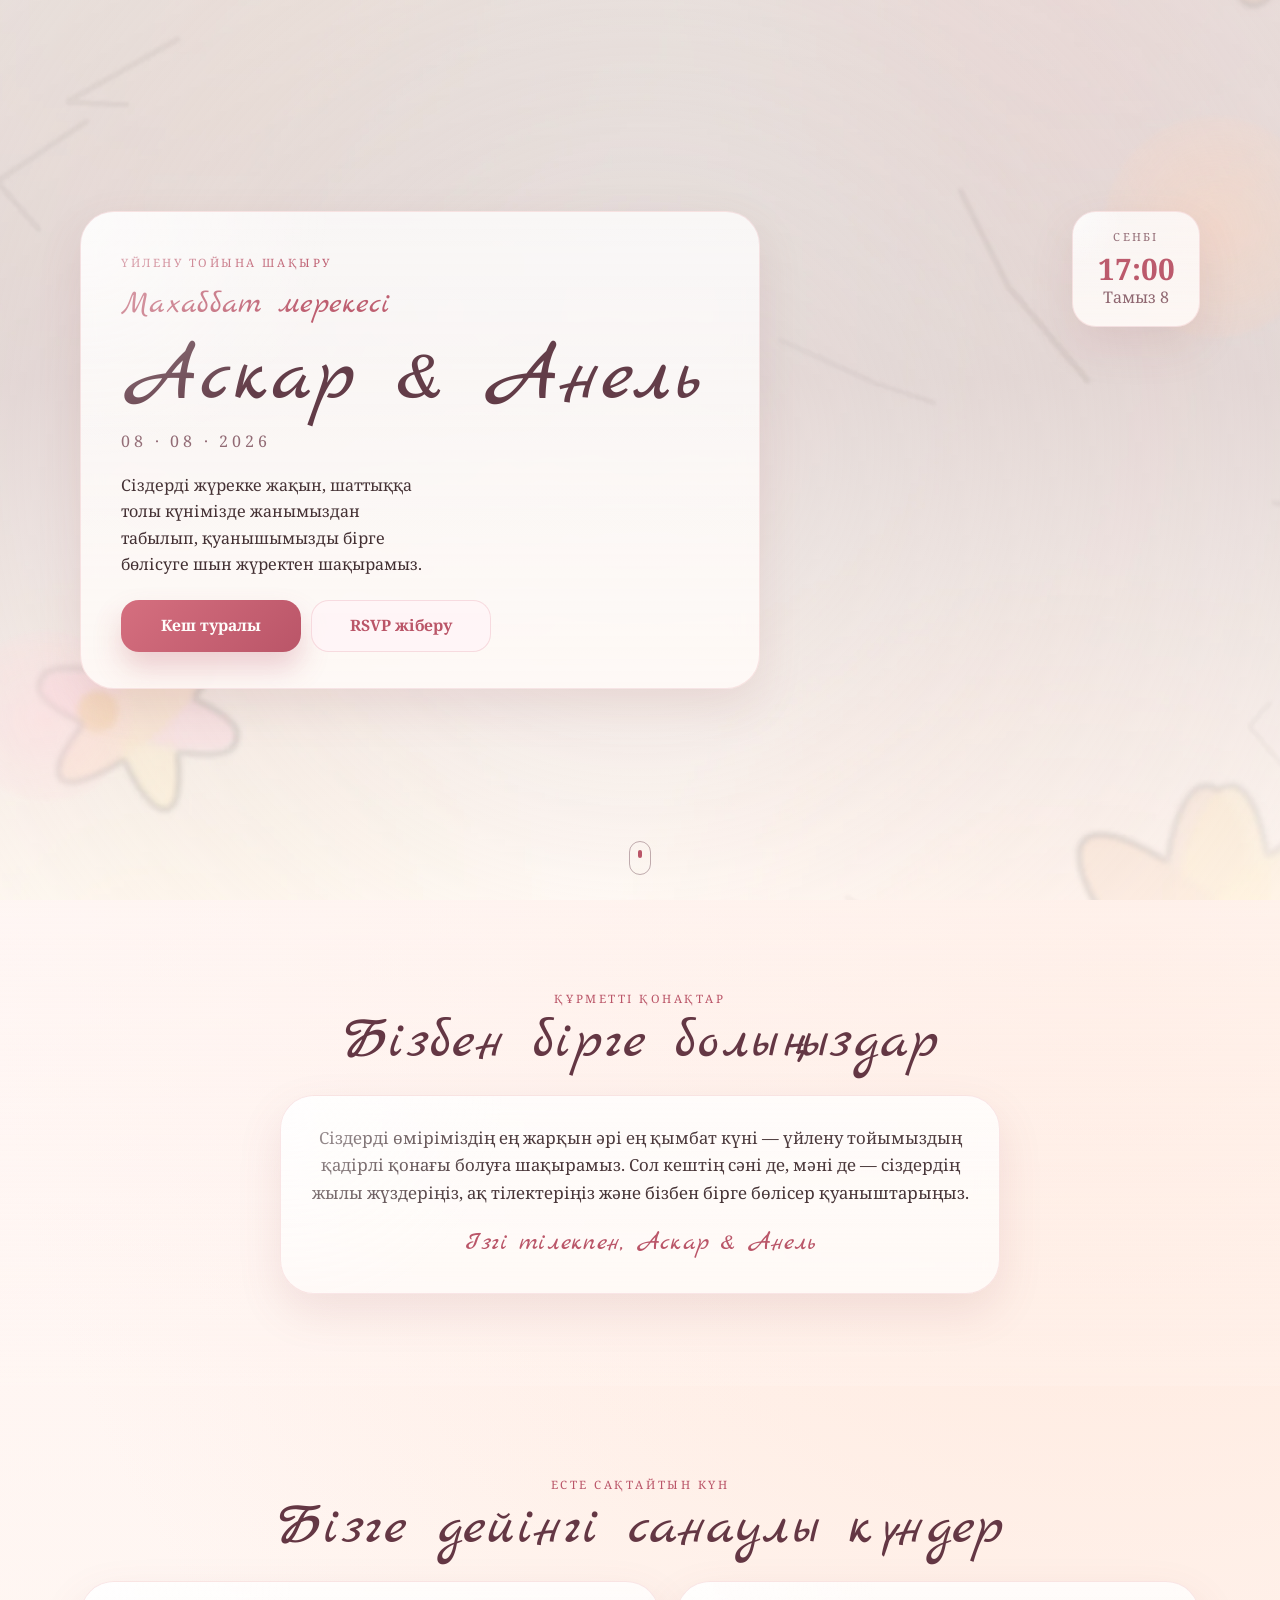
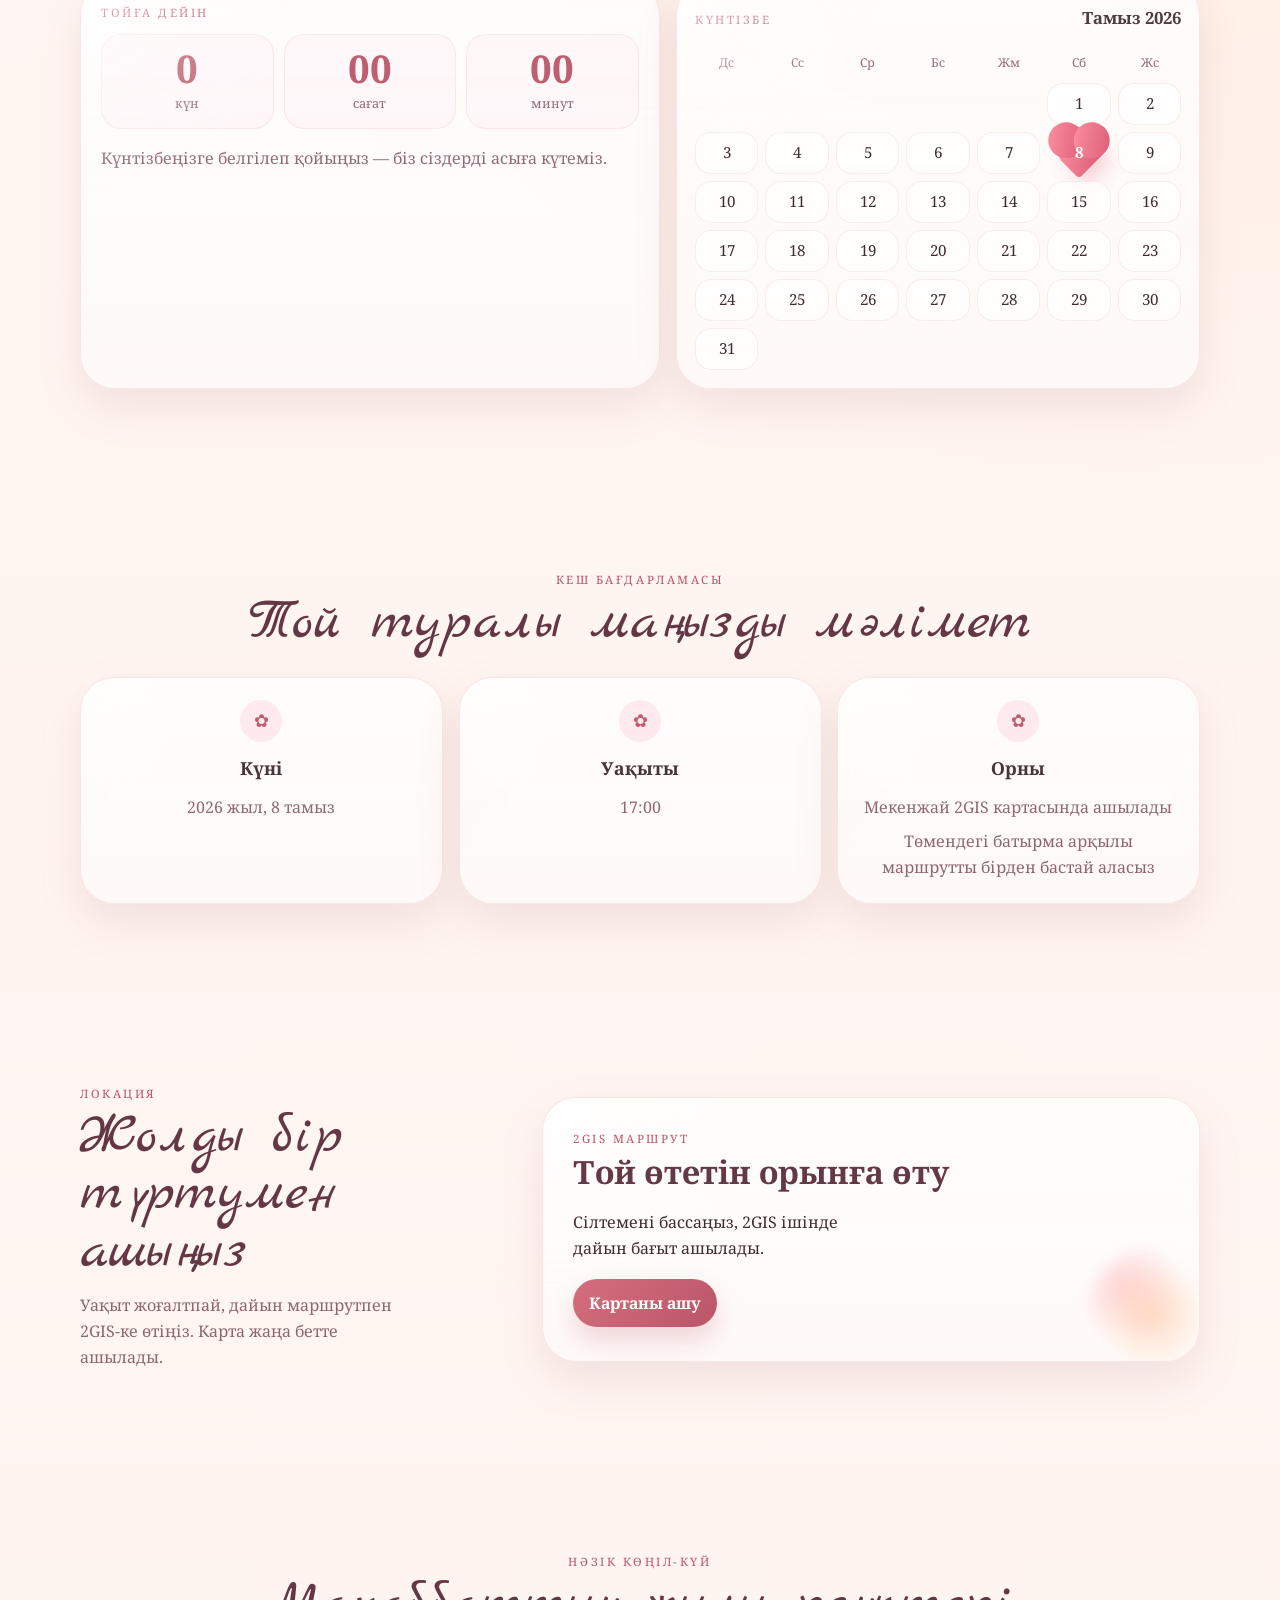
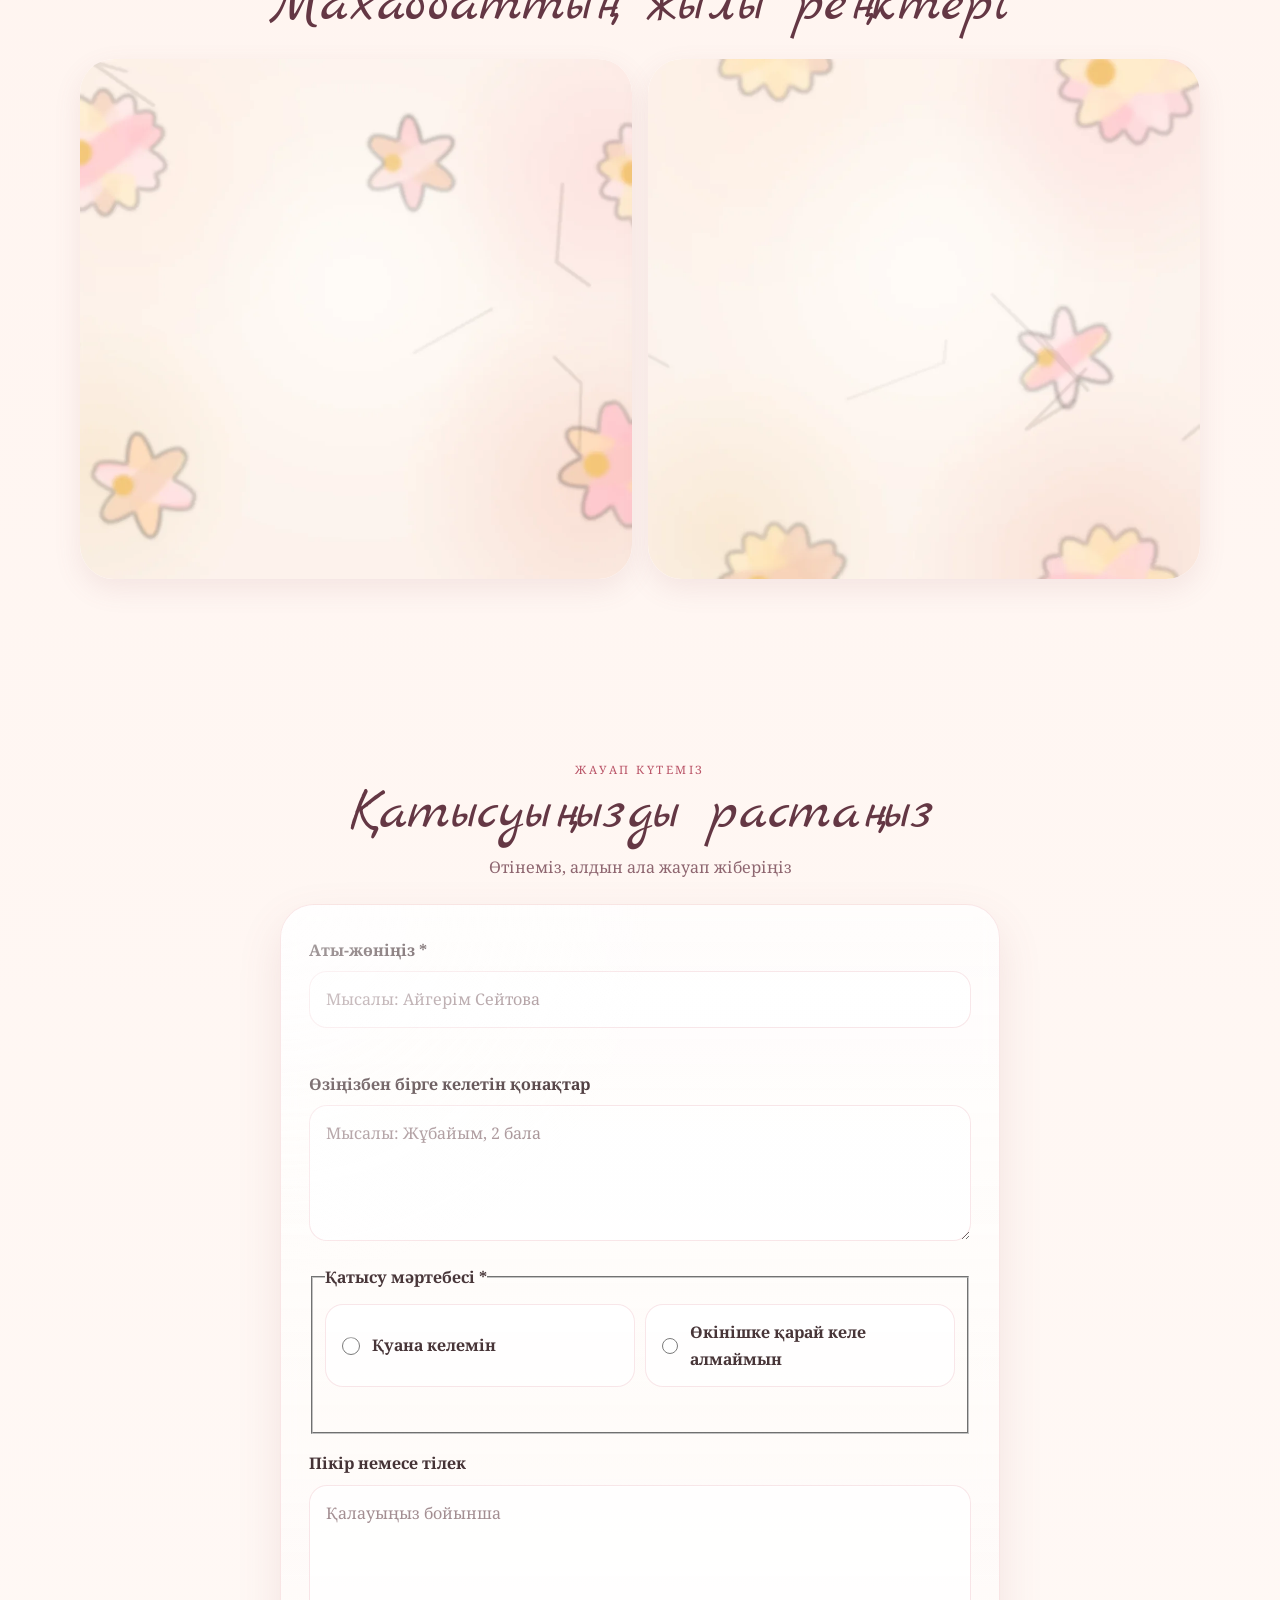
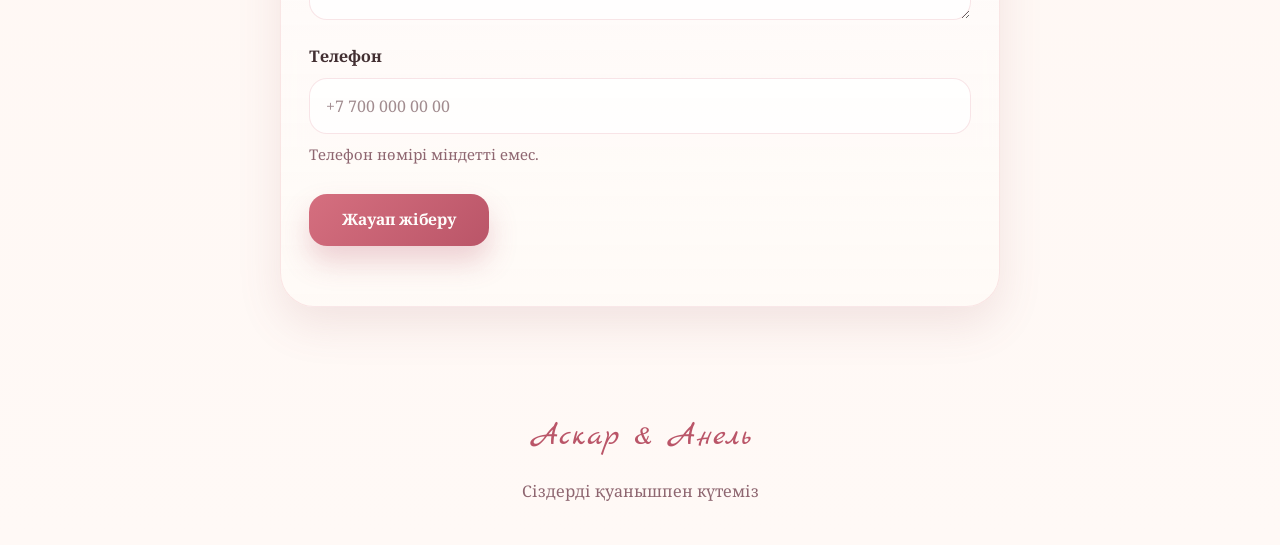
==== commit 4072bf7e: "Add files via upload" ====
--- a/askar-anel-wedding-site/index.html
+++ b/askar-anel-wedding-site/index.html
@@ -4,113 +4,103 @@
   <meta charset="utf-8">
   <meta name="viewport" content="width=device-width, initial-scale=1, viewport-fit=cover">
   <title>Аскар &amp; Анель — Үйлену тойына шақыру</title>
-  <meta name="description" content="Аскар мен Анельдің үйлену тойына арналған ресми шақыру сайты. 8 тамыз 2026.">
-  <meta name="theme-color" content="#7c5b54">
+  <meta name="description" content="Аскар мен Анельдің үйлену тойына арналған mobile-first шақыру сайты. 8 тамыз 2026.">
+  <meta name="theme-color" content="#d56f7f">
   <meta name="format-detection" content="telephone=no">
   <meta name="color-scheme" content="light">
   <link rel="preconnect" href="https://fonts.googleapis.com">
   <link rel="preconnect" href="https://fonts.gstatic.com" crossorigin>
   <link rel="preload" as="image" href="assets/hero.webp" imagesrcset="assets/hero.webp 1600w">
-  <link href="https://fonts.googleapis.com/css2?family=Marck+Script&family=Noto+Serif:wght@400;500;700&display=swap" rel="stylesheet">
+  <link href="https://fonts.googleapis.com/css2?family=Marck+Script&family=Caveat:wght@600;700&family=Noto+Serif:wght@400;500;700&display=swap" rel="stylesheet">
   <link rel="stylesheet" href="styles.css">
 </head>
 <body>
   <a class="skip-link" href="#content">Негізгі мазмұнға өту</a>
 
   <header class="hero" id="top">
-    <div class="hero__backdrop" aria-hidden="true"></div>
-    <div class="hero__veil" aria-hidden="true"></div>
+    <div class="hero__media" aria-hidden="true"></div>
+    <div class="hero__overlay" aria-hidden="true"></div>
+    <div class="hero__petals" aria-hidden="true"></div>
 
     <div class="hero__inner container">
-      <div class="hero__content reveal-sequence">
-        <p class="hero__eyebrow" data-reveal>Үйлену тойына шақыру</p>
-        <p class="hero__kicker script-font" data-reveal>Махаббатпен</p>
-        <h1 class="hero__title script-font" data-reveal>Аскар &amp; Анель</h1>
-        <p class="hero__date" data-reveal>08 тамыз 2026</p>
-        <p class="hero__lead" data-reveal>
-          Біз үшін ең қымбат күнде жанымыздан табылып, қуанышымызды бірге бөлісуге шақырамыз.
+      <div class="hero__content glass-card" data-reveal>
+        <p class="hero__eyebrow">Үйлену тойына шақыру</p>
+        <p class="hero__kicker script-font">Махаббат мерекесі</p>
+        <h1 class="hero__title script-font">Аскар &amp; Анель</h1>
+        <p class="hero__date">08 · 08 · 2026</p>
+        <p class="hero__lead">
+          Сіздерді жүрекке жақын, шаттыққа толы күнімізде жанымыздан табылып,
+          қуанышымызды бірге бөлісуге шын жүректен шақырамыз.
         </p>
-        <div class="hero__actions" data-reveal>
+        <div class="hero__actions">
           <a class="button button--primary" href="#details">Кеш туралы</a>
-          <a class="button button--ghost" href="#rsvp">RSVP жіберу</a>
-        </div>
-      </div>
-
-      <div class="hero__monogram glass-card" data-reveal>
-        <p class="hero__monogram-date">Сенбі · 17:00</p>
-        <p class="script-font hero__monogram-names">A &amp; A</p>
-        <p class="hero__monogram-place">Алматы</p>
+          <a class="button button--soft" href="#rsvp">RSVP жіберу</a>
+        </div>
+      </div>
+
+      <div class="hero__badge glass-card" data-reveal>
+        <span class="hero__badge-label">Сенбі</span>
+        <strong>17:00</strong>
+        <span>Тамыз 8</span>
       </div>
     </div>
 
-    <a class="hero__scroll" href="#invitation" aria-label="Төмен қарай өту">
-      <span>Төмен</span>
-      <span class="hero__scroll-line" aria-hidden="true"></span>
+    <a class="hero__scroll" href="#content" aria-label="Төмен айналдыру">
+      <span></span>
     </a>
   </header>
 
   <main id="content">
-    <section class="section invitation" id="invitation" aria-labelledby="invitation-title">
+    <section class="section invitation section--soft">
       <div class="container narrow">
-        <div class="section-intro" data-reveal>
+        <div class="section-heading" data-reveal>
           <p class="section__eyebrow">Құрметті қонақтар</p>
-          <h2 class="section__title script-font" id="invitation-title">Біздің қуанышымызға ортақ болыңыздар</h2>
-        </div>
-
-        <div class="invitation-card glass-card" data-reveal>
+          <h2 class="section__title script-font">Бізбен бірге болыңыздар</h2>
+        </div>
+
+        <article class="invitation-card glass-card" data-reveal>
           <p class="invitation__text">
-            Сіздерді өміріміздің ең маңызды әрі ең бақытты күні — үйлену тойымыздың қадірлі қонағы болуға
-            шын жүректен шақырамыз. Осы ерекше сәтте ақ тілектеріңіз бен ыстық ықыластарыңыз біз үшін аса қымбат.
-            Әсем кештің куәсі болып, қуанышымызды бірге бөліссеңіздер, біз үшін үлкен мәртебе болады.
+            Сіздерді өміріміздің ең жарқын әрі ең қымбат күні —
+            үйлену тойымыздың қадірлі қонағы болуға шақырамыз.
+            Сол кештің сәні де, мәні де — сіздердің жылы жүздеріңіз,
+            ақ тілектеріңіз және бізбен бірге бөлісер қуаныштарыңыз.
           </p>
-          <p class="invitation__sign script-font">Аскар мен Анель</p>
-        </div>
-      </div>
-    </section>
-
-    <section class="section countdown" aria-labelledby="countdown-title">
+          <p class="invitation__signature script-font">Ізгі тілекпен, Аскар &amp; Анель</p>
+        </article>
+      </div>
+    </section>
+
+    <section class="section celebration" aria-labelledby="celebration-title">
       <div class="container">
-        <div class="countdown-shell glass-card" data-reveal>
-          <div class="section-intro section-intro--center">
-            <p class="section__eyebrow">Күту сәті</p>
-            <h2 class="section__title script-font" id="countdown-title">Кездесуге дейін</h2>
-          </div>
-
-          <div class="countdown-grid" id="countdown" aria-live="polite">
-            <div class="countdown-item">
-              <span class="countdown-item__value" data-unit="days">0</span>
-              <span class="countdown-item__label">күн</span>
-            </div>
-            <div class="countdown-item">
-              <span class="countdown-item__value" data-unit="hours">0</span>
-              <span class="countdown-item__label">сағат</span>
-            </div>
-            <div class="countdown-item">
-              <span class="countdown-item__value" data-unit="minutes">0</span>
-              <span class="countdown-item__label">минут</span>
-            </div>
-            <div class="countdown-item">
-              <span class="countdown-item__value" data-unit="seconds">0</span>
-              <span class="countdown-item__label">секунд</span>
-            </div>
-          </div>
-        </div>
-      </div>
-    </section>
-
-    <section class="section calendar-section" aria-labelledby="calendar-title">
-      <div class="container">
-        <div class="section-heading" data-reveal>
-          <p class="section__eyebrow">Күнді белгілеп қойыңыз</p>
-          <h2 class="section__title script-font" id="calendar-title">Тамыз 2026</h2>
-          <p class="section__subtitle">Біздің ерекше күніміз — 8 тамыз</p>
-        </div>
-
-        <div class="calendar-wrap" data-reveal>
-          <div class="calendar-card" role="img" aria-label="2026 жылғы тамыз айының күнтізбесі, 8 күні үйлену тойы күні ретінде белгіленген">
+        <div class="section-heading" data-reveal>
+          <p class="section__eyebrow">Есте сақтайтын күн</p>
+          <h2 class="section__title script-font" id="celebration-title">Бізге дейінгі санаулы күндер</h2>
+        </div>
+
+        <div class="celebration-grid">
+          <article class="countdown-card glass-card" data-reveal>
+            <p class="card-label">Тойға дейін</p>
+            <div class="countdown" id="countdown" aria-live="polite">
+              <div class="countdown__item">
+                <span class="countdown__value" data-part="days">0</span>
+                <span class="countdown__label">күн</span>
+              </div>
+              <div class="countdown__item">
+                <span class="countdown__value" data-part="hours">0</span>
+                <span class="countdown__label">сағат</span>
+              </div>
+              <div class="countdown__item">
+                <span class="countdown__value" data-part="minutes">0</span>
+                <span class="countdown__label">минут</span>
+              </div>
+            </div>
+            <p class="countdown__note">Күнтізбеңізге белгілеп қойыңыз — біз сіздерді асыға күтеміз.</p>
+          </article>
+
+          <article class="calendar-card glass-card" data-reveal role="img" aria-label="2026 жылғы тамыз айының күнтізбесі, 8 күні үйлену тойы күні ретінде белгіленген">
             <div class="calendar-card__header">
-              <span>Тамыз</span>
-              <span>2026</span>
+              <span class="card-label">Күнтізбе</span>
+              <strong>Тамыз 2026</strong>
             </div>
 
             <div class="calendar-grid calendar-grid--weekdays" aria-hidden="true">
@@ -175,14 +165,7 @@
               <span class="day day--empty" aria-hidden="true"></span>
               <span class="day day--empty" aria-hidden="true"></span>
             </div>
-          </div>
-
-          <div class="calendar-note glass-card">
-            <p class="calendar-note__eyebrow">Save the date</p>
-            <p class="calendar-note__text">
-              Сенбі күні, кешкі сағат 17:00-де, ең жақын адамдарымызбен бірге жаңа өмірдің басталуын атап өтеміз.
-            </p>
-          </div>
+          </article>
         </div>
       </div>
     </section>
@@ -190,56 +173,70 @@
     <section class="section details" id="details" aria-labelledby="details-title">
       <div class="container">
         <div class="section-heading" data-reveal>
-          <p class="section__eyebrow">Кеш туралы мәлімет</p>
-          <h2 class="section__title script-font" id="details-title">Күні · Уақыты · Мекені</h2>
-          <p class="section__subtitle">Төмендегі деректерді сақтап қойсаңыздар, қуаныштымыз</p>
+          <p class="section__eyebrow">Кеш бағдарламасы</p>
+          <h2 class="section__title script-font" id="details-title">Той туралы маңызды мәлімет</h2>
         </div>
 
         <div class="details-grid">
           <article class="info-card glass-card" data-reveal>
-            <p class="info-card__label">Күні</p>
-            <h3>8 тамыз 2026</h3>
-            <p>Сенбі</p>
+            <span class="info-card__icon">✿</span>
+            <h3>Күні</h3>
+            <p>2026 жыл, 8 тамыз</p>
           </article>
 
           <article class="info-card glass-card" data-reveal>
-            <p class="info-card__label">Басталуы</p>
-            <h3>17:00</h3>
-            <p>Қонақтарды қарсы алу 16:30-дан</p>
+            <span class="info-card__icon">✿</span>
+            <h3>Уақыты</h3>
+            <p>17:00</p>
           </article>
 
           <article class="info-card glass-card" data-reveal>
-            <p class="info-card__label">Өтетін орны</p>
-            <h3>Мейрамхана атауы</h3>
-            <p>Нақты мекенжайды осында жазыңыз</p>
-          </article>
-        </div>
-
-        <a class="map-card glass-card" data-reveal href="https://go.2gis.com/" target="_blank" rel="noopener noreferrer" aria-label="2GIS картасын жаңа терезеде ашу">
-          <div class="map-card__content">
-            <p class="map-card__eyebrow">Маршрут</p>
-            <h3>2GIS арқылы жолды ашу</h3>
-            <p>Бұл жерге нақты 2GIS маршрут сілтемесін қойыңыз. Карта бөлек вкладкада ашылады.</p>
-            <span class="map-card__cta">Картаны ашу</span>
-          </div>
-          <div class="map-card__pin" aria-hidden="true"></div>
-        </a>
+            <span class="info-card__icon">✿</span>
+            <h3>Орны</h3>
+            <p>Мекенжай 2GIS картасында ашылады</p>
+            <p class="muted">Төмендегі батырма арқылы маршрутты бірден бастай аласыз</p>
+          </article>
+        </div>
+      </div>
+    </section>
+
+    <section class="section map-section section--soft" aria-labelledby="map-title">
+      <div class="container">
+        <div class="map-layout">
+          <div class="map-copy" data-reveal>
+            <p class="section__eyebrow">Локация</p>
+            <h2 class="section__title script-font" id="map-title">Жолды бір түртумен ашыңыз</h2>
+            <p class="map-copy__text">
+              Уақыт жоғалтпай, дайын маршрутпен 2GIS-ке өтіңіз.
+              Карта жаңа бетте ашылады.
+            </p>
+          </div>
+
+          <a class="map-card glass-card" href="https://go.2gis.com/9vStB" target="_blank" rel="noopener noreferrer" aria-label="2GIS картасын жаңа терезеде ашу" data-reveal>
+            <div class="map-card__flower" aria-hidden="true"></div>
+            <div class="map-card__content">
+              <p class="map-card__eyebrow">2GIS маршрут</p>
+              <h3>Той өтетін орынға өту</h3>
+              <p>Сілтемені бассаңыз, 2GIS ішінде дайын бағыт ашылады.</p>
+              <span class="map-card__cta">Картаны ашу</span>
+            </div>
+          </a>
+        </div>
       </div>
     </section>
 
     <section class="section gallery" aria-labelledby="gallery-title">
       <div class="container">
         <div class="section-heading" data-reveal>
-          <p class="section__eyebrow">Естелік сәттер</p>
-          <h2 class="section__title script-font" id="gallery-title">Біздің тарихымыз</h2>
-          <p class="section__subtitle">Фотоларды өз суреттеріңізбен ауыстыруға болады</p>
+          <p class="section__eyebrow">Нәзік көңіл-күй</p>
+          <h2 class="section__title script-font" id="gallery-title">Махаббаттың жылы реңктері</h2>
         </div>
 
         <div class="gallery-grid">
-          <figure class="gallery-item gallery-item--large" data-reveal>
+          <figure class="gallery-item" data-reveal>
             <img
               src="assets/gallery-1.webp"
-              alt="Жұпқа арналған декоративті фото орны"
+              alt="Гүлдерден құралған жылы декоративті композиция"
               width="1400"
               height="1000"
               loading="lazy"
@@ -249,7 +246,7 @@
           <figure class="gallery-item" data-reveal>
             <img
               src="assets/gallery-2.webp"
-              alt="Той галереясына арналған декоративті фото орны"
+              alt="Жылы реңктегі гүлді декоративті композиция"
               width="1000"
               height="1400"
               loading="lazy"
@@ -261,26 +258,17 @@
 
     <section class="section rsvp" id="rsvp" aria-labelledby="rsvp-title">
       <div class="container narrow">
-        <div class="section-heading section-heading--center" data-reveal>
-          <p class="section__eyebrow">Анкета</p>
+        <div class="section-heading" data-reveal>
+          <p class="section__eyebrow">Жауап күтеміз</p>
           <h2 class="section__title script-font" id="rsvp-title">Қатысуыңызды растаңыз</h2>
-          <p class="section__subtitle">Өтінеміз, жауапты алдын ала жіберіңіз</p>
+          <p class="section__subtitle">Өтінеміз, алдын ала жауап жіберіңіз</p>
         </div>
 
         <form class="rsvp-form glass-card" id="rsvp-form" novalidate data-reveal>
-          <div class="form-grid">
-            <div class="form-field">
-              <label for="name">Аты-жөніңіз <span aria-hidden="true">*</span></label>
-              <input id="name" name="name" type="text" autocomplete="name" required maxlength="80" placeholder="Мысалы: Айгерім Сейтова">
-              <p class="field-error" data-error-for="name"></p>
-            </div>
-
-            <div class="form-field">
-              <label for="phone">Телефон</label>
-              <input id="phone" name="phone" type="tel" inputmode="tel" autocomplete="tel" maxlength="30" placeholder="+7 700 000 00 00">
-              <p class="field-hint">Телефон нөмірі міндетті емес.</p>
-              <p class="field-error" data-error-for="phone"></p>
-            </div>
+          <div class="form-field">
+            <label for="name">Аты-жөніңіз <span aria-hidden="true">*</span></label>
+            <input id="name" name="name" type="text" autocomplete="name" required maxlength="80" placeholder="Мысалы: Айгерім Сейтова">
+            <p class="field-error" data-error-for="name"></p>
           </div>
 
           <div class="form-field">
@@ -308,6 +296,13 @@
             <textarea id="comment" name="comment" rows="4" maxlength="500" placeholder="Қалауыңыз бойынша"></textarea>
           </div>
 
+          <div class="form-field">
+            <label for="phone">Телефон</label>
+            <input id="phone" name="phone" type="tel" inputmode="tel" autocomplete="tel" maxlength="30" placeholder="+7 700 000 00 00">
+            <p class="field-hint">Телефон нөмірі міндетті емес.</p>
+            <p class="field-error" data-error-for="phone"></p>
+          </div>
+
           <button class="button button--primary button--full" type="submit" id="submit-btn">Жауап жіберу</button>
           <p class="form-status" id="form-status" aria-live="polite"></p>
         </form>
@@ -316,11 +311,15 @@
   </main>
 
   <footer class="footer">
-    <div class="container footer__inner" data-reveal>
+    <div class="container footer__inner">
       <p class="script-font footer__names">Аскар &amp; Анель</p>
-      <p>Сіздерді қуанышпен күтеміз!</p>
+      <p>Сіздерді қуанышпен күтеміз</p>
     </div>
   </footer>
+
+  <div class="mobile-bar" aria-hidden="false">
+    <a class="button button--primary button--full" href="#rsvp">RSVP жіберу</a>
+  </div>
 
   <script src="script.js" defer></script>
 </body>
--- a/askar-anel-wedding-site/styles.css
+++ b/askar-anel-wedding-site/styles.css
@@ -1,27 +1,31 @@
 :root {
-  --bg: #f6eee7;
-  --bg-strong: #f1e7df;
-  --surface: rgba(255, 249, 244, 0.78);
-  --surface-strong: rgba(255, 250, 246, 0.92);
-  --surface-border: rgba(130, 96, 86, 0.16);
-  --text: #30231f;
-  --muted: #7a6359;
-  --accent: #b27a6f;
-  --accent-deep: #7c5b54;
-  --accent-soft: #ead0c8;
-  --gold: #d6b57b;
+  --bg: #fff8f4;
+  --bg-soft: #fff3ef;
+  --surface: rgba(255, 251, 248, 0.76);
+  --surface-strong: rgba(255, 252, 249, 0.92);
+  --surface-border: rgba(214, 111, 127, 0.16);
+  --text: #412e31;
+  --muted: #8e6670;
+  --accent: #d56f7f;
+  --accent-strong: #ba5568;
+  --accent-soft: #ffe1e5;
+  --peach: #ffd4be;
+  --gold: #f0bf7a;
+  --rose: #f7c0cb;
   --white: #fffdfb;
-  --shadow-lg: 0 26px 70px rgba(70, 42, 35, 0.12);
-  --shadow-md: 0 16px 40px rgba(70, 42, 35, 0.1);
-  --shadow-sm: 0 10px 24px rgba(70, 42, 35, 0.08);
-  --radius: 32px;
-  --radius-md: 24px;
+  --shadow-lg: 0 28px 72px rgba(153, 88, 96, 0.16);
+  --shadow-md: 0 18px 44px rgba(153, 88, 96, 0.13);
+  --shadow-sm: 0 10px 28px rgba(153, 88, 96, 0.11);
+  --radius-xl: 34px;
+  --radius-lg: 28px;
+  --radius-md: 22px;
   --radius-sm: 18px;
-  --container: 1140px;
-  --container-narrow: 760px;
-  --focus: 0 0 0 3px rgba(178, 122, 111, 0.22);
-  --hero-height: 100svh;
-  --reveal-duration: 800ms;
+  --container: 1120px;
+  --container-narrow: 720px;
+  --focus: 0 0 0 4px rgba(213, 111, 127, 0.18);
+  --button-height: 52px;
+  --mobile-bar-height: 88px;
+  --hero-min: 100svh;
 }
 
 *,
@@ -41,31 +45,37 @@
   overflow-x: clip;
   color: var(--text);
   background:
-    radial-gradient(circle at top, rgba(255, 255, 255, 0.72), transparent 34%),
-    linear-gradient(180deg, #fbf7f3 0%, #f6eee7 42%, #f7f0ea 100%);
+    radial-gradient(circle at top left, rgba(255, 234, 238, 0.55), transparent 30%),
+    radial-gradient(circle at 88% 18%, rgba(255, 212, 190, 0.45), transparent 25%),
+    linear-gradient(180deg, #fffaf7 0%, #fff4ef 50%, #fff9f6 100%);
   font-family: "Noto Serif", Georgia, "Times New Roman", serif;
-  line-height: 1.7;
+  line-height: 1.65;
   text-rendering: optimizeLegibility;
+  padding-bottom: calc(var(--mobile-bar-height) + env(safe-area-inset-bottom));
+}
+
+body.keyboard-open .mobile-bar {
+  transform: translateY(calc(100% + env(safe-area-inset-bottom)));
+  opacity: 0;
 }
 
 body::before,
 body::after {
   content: "";
   position: fixed;
-  inset: auto auto 8% -10%;
-  width: 34vw;
-  min-width: 200px;
+  z-index: -1;
+  inset: auto auto 10% -12%;
+  width: 38vw;
+  min-width: 220px;
   aspect-ratio: 1;
-  background: radial-gradient(circle, rgba(234, 208, 200, 0.4), transparent 65%);
+  background: radial-gradient(circle, rgba(255, 214, 228, 0.42), transparent 68%);
+  filter: blur(14px);
   pointer-events: none;
-  z-index: -1;
-  filter: blur(6px);
 }
 
 body::after {
-  inset: 22% -8% auto auto;
-  width: 30vw;
-  background: radial-gradient(circle, rgba(214, 181, 123, 0.16), transparent 65%);
+  inset: 18% -10% auto auto;
+  background: radial-gradient(circle, rgba(255, 212, 190, 0.35), transparent 66%);
 }
 
 img {
@@ -89,39 +99,42 @@
 .button,
 .choice,
 .map-card,
-.hero__scroll {
+input,
+textarea {
   -webkit-tap-highlight-color: transparent;
+  border-radius: var(--radius-sm);
 }
 
 button,
 .button,
 input,
-textarea,
-.choice,
-.map-card {
-  border-radius: var(--radius-sm);
+textarea {
+  min-height: var(--button-height);
+}
+
+button,
+input,
+textarea {
+  border: 0;
+}
+
+button {
+  cursor: pointer;
+  background: none;
 }
 
 input,
 textarea {
   width: 100%;
-  border: 1px solid rgba(124, 91, 84, 0.16);
-  background: rgba(255, 255, 255, 0.82);
-  padding: 0.98rem 1rem;
-  font-size: 1rem;
-  line-height: 1.5;
-  transition: border-color 220ms ease, box-shadow 220ms ease, background-color 220ms ease;
-  appearance: none;
+  background: rgba(255, 255, 255, 0.8);
+  border: 1px solid rgba(213, 111, 127, 0.18);
+  padding: 14px 16px;
+  box-shadow: inset 0 1px 0 rgba(255, 255, 255, 0.4);
 }
 
 textarea {
-  min-height: 128px;
   resize: vertical;
-}
-
-input::placeholder,
-textarea::placeholder {
-  color: #9b857b;
+  min-height: 130px;
 }
 
 input:focus-visible,
@@ -129,219 +142,201 @@
 button:focus-visible,
 .button:focus-visible,
 .choice:focus-within,
-.map-card:focus-visible,
-.hero__scroll:focus-visible {
+.map-card:focus-visible {
   outline: none;
   box-shadow: var(--focus);
-  border-color: rgba(178, 122, 111, 0.42);
-}
-
-fieldset {
-  margin: 0;
-  padding: 0;
-  border: 0;
-  min-width: 0;
-}
-
-legend {
-  margin-bottom: 0.9rem;
-  padding: 0;
-  font-weight: 600;
+}
+
+::placeholder {
+  color: rgba(111, 79, 85, 0.65);
 }
 
 .skip-link {
   position: absolute;
-  left: 1rem;
-  top: -4rem;
-  z-index: 30;
-  padding: 0.75rem 1rem;
-  background: var(--accent-deep);
-  color: #fff;
+  left: 16px;
+  top: -60px;
+  z-index: 100;
+  background: var(--white);
+  padding: 12px 16px;
+  border-radius: 999px;
+  transition: top 0.2s ease;
 }
 
 .skip-link:focus {
-  top: 1rem;
+  top: 16px;
 }
 
 .container {
-  width: min(100% - 1.5rem, var(--container));
-  margin: 0 auto;
-}
-
+  width: min(100% - 28px, var(--container));
+  margin-inline: auto;
+}
+
+.container.narrow,
 .narrow {
-  width: min(100% - 1.5rem, var(--container-narrow));
-}
-
-.script-font {
-  font-family: "Marck Script", "Segoe Script", "Brush Script MT", cursive;
-  letter-spacing: 0.02em;
+  width: min(100% - 28px, var(--container-narrow));
+  margin-inline: auto;
 }
 
 .glass-card {
-  background: linear-gradient(180deg, rgba(255, 253, 251, 0.88), rgba(255, 250, 246, 0.76));
+  position: relative;
+  overflow: hidden;
+  background:
+    linear-gradient(180deg, rgba(255, 255, 255, 0.74), rgba(255, 250, 247, 0.9));
   border: 1px solid var(--surface-border);
-  box-shadow: var(--shadow-lg);
-  backdrop-filter: blur(12px);
-  -webkit-backdrop-filter: blur(12px);
-}
-
-.section {
-  position: relative;
-  padding: clamp(4.5rem, 9vw, 7.5rem) 0;
-}
-
-.section::before {
+  box-shadow: var(--shadow-md);
+  backdrop-filter: blur(10px);
+  -webkit-backdrop-filter: blur(10px);
+}
+
+.glass-card::before {
   content: "";
   position: absolute;
-  inset: 0 auto auto 50%;
-  width: min(88vw, 900px);
-  height: 1px;
-  transform: translateX(-50%);
-  background: linear-gradient(90deg, transparent, rgba(124, 91, 84, 0.16), transparent);
-  opacity: 0.7;
-}
-
-.section-intro,
-.section-heading {
-  margin-bottom: clamp(1.8rem, 4vw, 3rem);
-}
-
-.section-heading--center,
-.section-intro--center {
-  text-align: center;
-}
-
-.section__eyebrow {
-  margin: 0 0 0.45rem;
-  color: var(--accent-deep);
-  text-transform: uppercase;
-  letter-spacing: 0.22em;
-  font-size: 0.72rem;
-  font-weight: 700;
-}
-
-.section__title {
-  margin: 0;
-  font-size: clamp(2.1rem, 9vw, 4.2rem);
-  line-height: 1.05;
-  color: var(--accent-deep);
-}
-
-.section__subtitle {
-  margin: 0.8rem 0 0;
-  max-width: 40rem;
-  color: var(--muted);
-  font-size: 1rem;
+  inset: 0;
+  background:
+    radial-gradient(circle at top left, rgba(255, 255, 255, 0.55), transparent 30%),
+    linear-gradient(180deg, rgba(255, 255, 255, 0.08), transparent 80%);
+  pointer-events: none;
+}
+
+.script-font {
+  font-family: "Marck Script", "Caveat", "Segoe Script", "Trebuchet MS", cursive;
+  font-weight: 400;
+  letter-spacing: 0.01em;
 }
 
 .hero {
   position: relative;
-  min-height: var(--hero-height);
+  min-height: var(--hero-min);
+  min-height: 100dvh;
   display: grid;
-  align-items: end;
+  align-items: center;
+  padding:
+    max(24px, env(safe-area-inset-top))
+    0
+    calc(24px + env(safe-area-inset-bottom))
+    0;
   overflow: clip;
-  color: var(--white);
-  background: #211813;
-}
-
-.hero__backdrop,
-.hero__veil {
+  isolation: isolate;
+}
+
+.hero__media,
+.hero__overlay,
+.hero__petals {
   position: absolute;
   inset: 0;
 }
 
-.hero__backdrop {
+.hero__media {
   background:
-    linear-gradient(180deg, rgba(38, 26, 22, 0.22), rgba(38, 26, 22, 0.48)),
-    url("assets/hero.webp") center center / cover no-repeat;
+    image-set(
+      url("assets/hero.webp") type("image/webp") 1x
+    ) center center / cover no-repeat;
   transform: scale(1.06);
-  transform-origin: center;
   will-change: transform;
 }
 
-.hero__veil {
+.hero__overlay {
   background:
-    radial-gradient(circle at 20% 20%, rgba(255, 247, 239, 0.08), transparent 22%),
-    linear-gradient(180deg, rgba(28, 20, 17, 0.12), rgba(28, 20, 17, 0.72));
-}
-
-.hero::after {
+    linear-gradient(180deg, rgba(72, 42, 48, 0.12) 0%, rgba(88, 43, 53, 0.16) 42%, rgba(255, 249, 245, 0.18) 100%),
+    radial-gradient(circle at center, rgba(255, 252, 249, 0.18), rgba(255, 252, 249, 0.58));
+}
+
+.hero__petals::before,
+.hero__petals::after {
   content: "";
   position: absolute;
-  inset: auto 0 0;
-  height: 25vh;
-  background: linear-gradient(180deg, rgba(246, 238, 231, 0) 0%, rgba(246, 238, 231, 0.92) 100%);
+  border-radius: 50%;
+  filter: blur(2px);
+  opacity: 0.55;
+}
+
+.hero__petals::before {
+  width: 170px;
+  height: 170px;
+  left: -38px;
+  bottom: 11%;
+  background: radial-gradient(circle, rgba(255, 218, 223, 0.92), rgba(255, 218, 223, 0));
+}
+
+.hero__petals::after {
+  width: 220px;
+  height: 220px;
+  right: -44px;
+  top: 13%;
+  background: radial-gradient(circle, rgba(255, 214, 190, 0.82), rgba(255, 214, 190, 0));
 }
 
 .hero__inner {
   position: relative;
   z-index: 1;
   display: grid;
-  gap: 1.2rem;
-  align-items: end;
-  padding-top: max(2rem, env(safe-area-inset-top));
-  padding-bottom: calc(2rem + env(safe-area-inset-bottom));
-  min-height: var(--hero-height);
+  gap: 16px;
 }
 
 .hero__content {
-  display: grid;
-  gap: 0.9rem;
-  max-width: 38rem;
-}
-
-.hero__eyebrow {
-  margin: 0;
-  font-size: 0.76rem;
-  letter-spacing: 0.28em;
+  padding: 30px 20px 24px;
+  border-radius: var(--radius-xl);
+  max-width: 620px;
+}
+
+.hero__eyebrow,
+.section__eyebrow,
+.card-label,
+.map-card__eyebrow {
+  margin: 0 0 8px;
+  font-size: 0.72rem;
+  line-height: 1.2;
+  letter-spacing: 0.22em;
   text-transform: uppercase;
-  color: rgba(255, 244, 238, 0.9);
+  color: var(--accent-strong);
 }
 
 .hero__kicker {
   margin: 0;
-  font-size: clamp(1.55rem, 6vw, 2.3rem);
-  color: rgba(255, 244, 238, 0.92);
+  font-size: clamp(1.25rem, 5.4vw, 2rem);
+  color: var(--accent-strong);
 }
 
 .hero__title {
-  margin: 0;
-  font-size: clamp(3.2rem, 15vw, 6.6rem);
-  line-height: 0.92;
-  text-shadow: 0 8px 24px rgba(10, 7, 6, 0.22);
+  margin: 8px 0 10px;
+  font-size: clamp(2.7rem, 14vw, 5.2rem);
+  line-height: 0.95;
+  color: #5c3440;
+  text-wrap: balance;
 }
 
 .hero__date {
   margin: 0;
-  font-size: clamp(1.1rem, 3.8vw, 1.4rem);
-  letter-spacing: 0.22em;
+  font-size: 1rem;
+  letter-spacing: 0.24em;
   text-transform: uppercase;
+  color: var(--muted);
 }
 
 .hero__lead {
-  margin: 0;
-  max-width: 33rem;
-  color: rgba(255, 248, 242, 0.92);
+  margin: 18px 0 0;
   font-size: 1rem;
+  max-width: 34ch;
 }
 
 .hero__actions {
-  display: flex;
-  flex-wrap: wrap;
-  gap: 0.75rem;
-  margin-top: 0.35rem;
+  display: grid;
+  gap: 10px;
+  margin-top: 22px;
 }
 
 .button {
   display: inline-flex;
   align-items: center;
   justify-content: center;
-  min-height: 48px;
-  padding: 0.9rem 1.35rem;
-  border: 1px solid transparent;
-  font-weight: 600;
-  transition: transform 220ms ease, background-color 220ms ease, border-color 220ms ease, color 220ms ease, box-shadow 220ms ease;
-  box-shadow: var(--shadow-sm);
+  gap: 8px;
+  width: 100%;
+  min-height: var(--button-height);
+  padding: 12px 18px;
+  font-size: 0.98rem;
+  font-weight: 700;
+  line-height: 1.2;
+  transition: transform 0.25s ease, box-shadow 0.25s ease, background-color 0.25s ease, border-color 0.25s ease, color 0.25s ease;
 }
 
 .button:hover,
@@ -350,185 +345,230 @@
 }
 
 .button--primary {
-  background: linear-gradient(135deg, var(--accent) 0%, var(--accent-deep) 100%);
-  color: #fffaf7;
-}
-
-.button--ghost {
-  border-color: rgba(255, 248, 242, 0.44);
-  background: rgba(255, 250, 246, 0.12);
-  color: #fff7f2;
-  backdrop-filter: blur(8px);
+  color: var(--white);
+  background: linear-gradient(135deg, var(--accent), var(--accent-strong));
+  box-shadow: 0 16px 28px rgba(186, 85, 104, 0.25);
+}
+
+.button--soft {
+  color: var(--accent-strong);
+  background: rgba(255, 245, 247, 0.82);
+  border: 1px solid rgba(213, 111, 127, 0.2);
 }
 
 .button--full {
   width: 100%;
 }
 
-.hero__monogram {
-  justify-self: start;
-  display: none;
-  gap: 0.35rem;
-  padding: 1.4rem 1.5rem;
-  color: #fff4ee;
-  background: linear-gradient(180deg, rgba(255, 247, 241, 0.16), rgba(255, 247, 241, 0.08));
-  border-color: rgba(255, 243, 236, 0.22);
-  box-shadow: 0 20px 40px rgba(15, 8, 7, 0.18);
-}
-
-.hero__monogram-date,
-.hero__monogram-place {
-  margin: 0;
-  letter-spacing: 0.1em;
+.hero__badge {
+  justify-self: end;
+  align-self: start;
+  padding: 16px 18px;
+  border-radius: 24px;
+  text-align: center;
+  min-width: 128px;
+}
+
+.hero__badge strong {
+  display: block;
+  font-size: 1.85rem;
+  line-height: 1;
+  color: var(--accent-strong);
+}
+
+.hero__badge span {
+  display: block;
+  color: var(--muted);
+}
+
+.hero__badge-label {
+  font-size: 0.7rem;
+  letter-spacing: 0.2em;
   text-transform: uppercase;
-  font-size: 0.76rem;
-}
-
-.hero__monogram-names {
-  margin: 0;
-  font-size: 2.4rem;
-  line-height: 1;
+  margin-bottom: 8px;
 }
 
 .hero__scroll {
   position: absolute;
   left: 50%;
-  bottom: calc(1.2rem + env(safe-area-inset-bottom));
-  z-index: 2;
-  display: inline-flex;
-  flex-direction: column;
-  align-items: center;
-  gap: 0.55rem;
+  bottom: calc(18px + env(safe-area-inset-bottom));
   transform: translateX(-50%);
-  color: rgba(255, 244, 238, 0.9);
-  font-size: 0.78rem;
-  letter-spacing: 0.16em;
-  text-transform: uppercase;
-}
-
-.hero__scroll-line {
-  width: 1px;
-  height: 42px;
-  background: linear-gradient(180deg, rgba(255, 244, 238, 0.12), rgba(255, 244, 238, 0.92), rgba(255, 244, 238, 0.12));
-  animation: scrollPulse 1.9s ease-in-out infinite;
-}
-
-@keyframes scrollPulse {
-  0%, 100% { transform: scaleY(0.72); opacity: 0.55; }
-  50% { transform: scaleY(1); opacity: 1; }
-}
-
-.invitation {
-  padding-top: clamp(5.5rem, 10vw, 8.2rem);
+  width: 48px;
+  height: 48px;
+  display: grid;
+  place-items: center;
+  z-index: 1;
+}
+
+.hero__scroll span {
+  width: 22px;
+  height: 34px;
+  border: 1.4px solid rgba(92, 52, 64, 0.38);
+  border-radius: 999px;
+  position: relative;
+}
+
+.hero__scroll span::before {
+  content: "";
+  position: absolute;
+  left: 50%;
+  top: 8px;
+  width: 4px;
+  height: 8px;
+  margin-left: -2px;
+  border-radius: 999px;
+  background: var(--accent-strong);
+  animation: scrollCue 1.8s ease-in-out infinite;
+}
+
+@keyframes scrollCue {
+  0%, 100% { transform: translateY(0); opacity: 0.5; }
+  50% { transform: translateY(10px); opacity: 1; }
+}
+
+.section {
+  position: relative;
+  padding: 72px 0;
+  scroll-margin-top: 20px;
+}
+
+.section--soft {
+  background:
+    linear-gradient(180deg, rgba(255, 247, 244, 0.56), rgba(255, 250, 247, 0.2));
+}
+
+.section-heading {
+  text-align: center;
+  margin-bottom: 24px;
+}
+
+.section__title {
+  margin: 0;
+  font-size: clamp(2rem, 9vw, 3.6rem);
+  line-height: 1;
+  color: #643744;
+  text-wrap: balance;
+}
+
+.section__subtitle {
+  margin: 12px auto 0;
+  max-width: 34ch;
+  color: var(--muted);
 }
 
 .invitation-card {
-  padding: clamp(1.7rem, 4vw, 2.6rem);
+  padding: 28px 22px;
+  border-radius: var(--radius-xl);
+  text-align: center;
 }
 
 .invitation__text {
   margin: 0;
-  font-size: clamp(1.06rem, 2.8vw, 1.2rem);
-}
-
-.invitation__sign {
-  margin: 1.25rem 0 0;
-  text-align: right;
-  font-size: clamp(1.75rem, 6vw, 2.35rem);
-  color: var(--accent-deep);
+  font-size: 1.04rem;
+}
+
+.invitation__signature {
+  margin: 16px 0 0;
+  font-size: 1.6rem;
+  color: var(--accent-strong);
+}
+
+.celebration-grid,
+.details-grid,
+.map-layout,
+.gallery-grid {
+  display: grid;
+  gap: 16px;
+}
+
+.countdown-card,
+.calendar-card,
+.info-card,
+.map-card,
+.rsvp-form {
+  border-radius: var(--radius-xl);
+}
+
+.countdown-card {
+  padding: 24px 20px;
 }
 
 .countdown {
-  padding-top: 0;
-}
-
-.countdown-shell {
-  padding: clamp(1.6rem, 4vw, 2.6rem);
-}
-
-.countdown-grid {
   display: grid;
-  grid-template-columns: repeat(2, minmax(0, 1fr));
-  gap: 0.9rem;
-  margin-top: 1.3rem;
-}
-
-.countdown-item {
-  display: grid;
-  gap: 0.2rem;
-  place-items: center;
-  min-height: 110px;
-  padding: 1rem;
-  border-radius: 24px;
-  background: rgba(255, 255, 255, 0.52);
-  border: 1px solid rgba(124, 91, 84, 0.12);
-}
-
-.countdown-item__value {
-  font-size: clamp(2rem, 7vw, 3rem);
+  grid-template-columns: repeat(3, minmax(0, 1fr));
+  gap: 10px;
+  margin-top: 14px;
+}
+
+.countdown__item {
+  padding: 14px 10px;
+  border-radius: 20px;
+  text-align: center;
+  background: rgba(255, 245, 247, 0.74);
+  border: 1px solid rgba(213, 111, 127, 0.12);
+}
+
+.countdown__value {
+  display: block;
+  font-size: clamp(1.6rem, 7vw, 2.4rem);
+  font-weight: 700;
   line-height: 1;
-  font-weight: 700;
-  color: var(--accent-deep);
-}
-
-.countdown-item__label {
+  color: var(--accent-strong);
+}
+
+.countdown__label {
+  display: block;
+  margin-top: 6px;
+  font-size: 0.8rem;
   color: var(--muted);
-  text-transform: uppercase;
-  letter-spacing: 0.16em;
-  font-size: 0.72rem;
-}
-
-.calendar-wrap {
-  display: grid;
-  gap: 1rem;
-}
-
-.calendar-card,
-.calendar-note {
-  padding: clamp(1.3rem, 4vw, 2rem);
+}
+
+.countdown__note {
+  margin: 16px 0 0;
+  color: var(--muted);
 }
 
 .calendar-card {
-  background: linear-gradient(180deg, rgba(255, 252, 249, 0.96), rgba(250, 241, 236, 0.94));
-  border: 1px solid rgba(124, 91, 84, 0.12);
-  border-radius: var(--radius);
-  box-shadow: var(--shadow-lg);
+  padding: 22px 18px 18px;
 }
 
 .calendar-card__header {
   display: flex;
+  align-items: baseline;
   justify-content: space-between;
-  gap: 1rem;
-  margin-bottom: 1rem;
-  color: var(--accent-deep);
-  text-transform: uppercase;
-  letter-spacing: 0.16em;
-  font-size: 0.82rem;
-  font-weight: 700;
+  gap: 10px;
+  margin-bottom: 18px;
+}
+
+.calendar-card__header strong {
+  font-size: 1.05rem;
 }
 
 .calendar-grid {
   display: grid;
   grid-template-columns: repeat(7, minmax(0, 1fr));
-  gap: 0.42rem;
+  gap: 7px;
 }
 
 .calendar-grid--weekdays {
-  margin-bottom: 0.65rem;
+  margin-bottom: 10px;
+}
+
+.calendar-grid--weekdays span {
+  text-align: center;
+  font-size: 0.76rem;
   color: var(--muted);
-  font-size: 0.78rem;
-  text-align: center;
 }
 
 .day {
   position: relative;
+  min-height: 42px;
   display: grid;
   place-items: center;
-  min-height: clamp(42px, 9vw, 58px);
   border-radius: 16px;
-  background: rgba(255, 255, 255, 0.68);
-  border: 1px solid rgba(124, 91, 84, 0.08);
-  font-size: 0.98rem;
+  background: rgba(255, 255, 255, 0.64);
+  border: 1px solid rgba(213, 111, 127, 0.12);
+  font-size: 0.95rem;
 }
 
 .day--empty {
@@ -537,117 +577,110 @@
 }
 
 .day--wedding {
-  overflow: visible;
   background: transparent;
   border-color: transparent;
 }
 
 .day__heart {
   position: absolute;
-  left: 50%;
-  top: 50%;
-  width: clamp(30px, 8vw, 44px);
-  aspect-ratio: 1;
-  transform: translate(-50%, -44%) rotate(-45deg);
-  background: linear-gradient(135deg, #c98b84, #9e6357);
-  border-radius: 10px;
-  box-shadow: 0 12px 20px rgba(158, 99, 87, 0.28);
+  width: 36px;
+  height: 36px;
+  transform: rotate(-45deg);
+  background: linear-gradient(145deg, #ff93a4, #d95a74);
+  border-radius: 12px 12px 4px 4px;
+  box-shadow: 0 12px 18px rgba(217, 90, 116, 0.24);
 }
 
 .day__heart::before,
 .day__heart::after {
   content: "";
   position: absolute;
-  width: 100%;
-  aspect-ratio: 1;
+  width: 36px;
+  height: 36px;
+  background: inherit;
   border-radius: 50%;
-  background: inherit;
 }
 
 .day__heart::before {
-  top: -50%;
+  top: -18px;
   left: 0;
 }
 
 .day__heart::after {
-  left: 50%;
   top: 0;
+  left: 18px;
 }
 
 .day__number {
   position: relative;
   z-index: 1;
+  color: var(--white);
   font-weight: 700;
-  color: #fff9f6;
-}
-
-.calendar-note {
-  color: var(--text);
-}
-
-.calendar-note__eyebrow {
-  margin: 0 0 0.5rem;
-  color: var(--accent-deep);
-  text-transform: uppercase;
-  letter-spacing: 0.22em;
-  font-size: 0.72rem;
-}
-
-.calendar-note__text {
-  margin: 0;
 }
 
 .details-grid {
-  display: grid;
-  gap: 0.9rem;
+  grid-template-columns: 1fr;
 }
 
 .info-card {
-  padding: 1.35rem 1.2rem;
-}
-
-.info-card__label {
-  margin: 0 0 0.65rem;
-  color: var(--accent-deep);
-  text-transform: uppercase;
-  letter-spacing: 0.18em;
-  font-size: 0.72rem;
+  padding: 22px 20px;
+  text-align: center;
+}
+
+.info-card__icon {
+  display: inline-grid;
+  place-items: center;
+  width: 42px;
+  height: 42px;
+  margin: 0 auto 12px;
+  border-radius: 50%;
+  background: rgba(255, 228, 232, 0.8);
+  color: var(--accent-strong);
+  font-size: 1.1rem;
 }
 
 .info-card h3 {
-  margin: 0 0 0.45rem;
-  font-size: 1.4rem;
-  color: var(--accent-deep);
-}
-
-.info-card p {
+  margin: 0 0 10px;
+  font-size: 1.12rem;
+}
+
+.info-card p,
+.muted {
   margin: 0;
   color: var(--muted);
 }
 
+.info-card p + p {
+  margin-top: 8px;
+}
+
+.map-layout {
+  align-items: center;
+}
+
+.map-copy__text {
+  margin: 10px 0 0;
+  color: var(--muted);
+  max-width: 36ch;
+}
+
 .map-card {
   position: relative;
-  display: grid;
-  gap: 1rem;
-  padding: clamp(1.4rem, 4vw, 2.1rem);
-  margin-top: 1rem;
+  display: block;
+  padding: 26px 22px;
   overflow: hidden;
-  transition: transform 220ms ease, box-shadow 220ms ease;
-}
-
-.map-card:hover,
-.map-card:active {
-  transform: translateY(-2px);
-  box-shadow: 0 24px 50px rgba(70, 42, 35, 0.14);
-}
-
-.map-card::before {
-  content: "";
+}
+
+.map-card__flower {
   position: absolute;
-  inset: auto -20% -45% auto;
-  width: 220px;
+  inset: auto -18px -18px auto;
+  width: 130px;
   aspect-ratio: 1;
-  background: radial-gradient(circle, rgba(214, 181, 123, 0.28), transparent 60%);
+  border-radius: 50%;
+  background:
+    radial-gradient(circle at 50% 50%, rgba(255, 214, 190, 0.9), transparent 60%),
+    radial-gradient(circle at 30% 30%, rgba(255, 198, 204, 0.78), transparent 42%);
+  filter: blur(6px);
   pointer-events: none;
 }
 
@@ -656,167 +689,71 @@
   z-index: 1;
 }
 
-.map-card__eyebrow {
-  margin: 0 0 0.5rem;
-  color: var(--accent-deep);
-  text-transform: uppercase;
-  letter-spacing: 0.2em;
-  font-size: 0.72rem;
-}
-
 .map-card h3 {
-  margin: 0 0 0.6rem;
-  font-size: clamp(1.4rem, 4vw, 2rem);
-  color: var(--accent-deep);
+  margin: 0 0 10px;
+  font-size: clamp(1.35rem, 5vw, 2rem);
+  color: #653845;
 }
 
 .map-card p {
   margin: 0;
-  max-width: 34rem;
-  color: var(--muted);
+  max-width: 32ch;
 }
 
 .map-card__cta {
   display: inline-flex;
-  margin-top: 1rem;
   align-items: center;
-  gap: 0.5rem;
-  min-height: 44px;
-  color: var(--accent-deep);
+  margin-top: 18px;
+  min-height: 48px;
+  padding: 0 16px;
+  border-radius: 999px;
+  color: var(--white);
+  background: linear-gradient(135deg, var(--accent), var(--accent-strong));
+  box-shadow: 0 14px 26px rgba(186, 85, 104, 0.22);
   font-weight: 700;
 }
 
-.map-card__cta::after {
-  content: "→";
-  font-size: 1.15rem;
-  transition: transform 220ms ease;
-}
-
-.map-card:hover .map-card__cta::after,
-.map-card:focus-visible .map-card__cta::after {
-  transform: translateX(4px);
-}
-
-.map-card__pin {
-  width: 88px;
-  aspect-ratio: 1;
-  border-radius: 50%;
-  align-self: center;
-  justify-self: start;
-  background:
-    radial-gradient(circle at center, rgba(255, 255, 255, 0.9) 0 22%, transparent 23%),
-    radial-gradient(circle at center, rgba(178, 122, 111, 0.2) 0 44%, transparent 45%),
-    linear-gradient(135deg, rgba(201, 139, 132, 0.88), rgba(124, 91, 84, 0.96));
-  box-shadow: inset 0 0 0 8px rgba(255, 248, 244, 0.22), var(--shadow-md);
-  position: relative;
-}
-
-.map-card__pin::after {
-  content: "";
-  position: absolute;
-  left: 50%;
-  bottom: -14px;
-  width: 22px;
-  height: 22px;
-  background: inherit;
-  transform: translateX(-50%) rotate(45deg);
-  border-radius: 0 0 10px 0;
-}
-
 .gallery-grid {
-  display: grid;
-  gap: 0.9rem;
+  grid-template-columns: 1fr;
 }
 
 .gallery-item {
-  position: relative;
+  margin: 0;
   overflow: hidden;
-  border-radius: var(--radius-md);
-  box-shadow: var(--shadow-lg);
-}
-
-.gallery-item::after {
-  content: "";
-  position: absolute;
-  inset: auto 0 0;
-  height: 30%;
-  background: linear-gradient(180deg, rgba(28, 20, 17, 0), rgba(28, 20, 17, 0.18));
-  pointer-events: none;
+  border-radius: var(--radius-xl);
+  box-shadow: var(--shadow-sm);
+  background: rgba(255, 255, 255, 0.72);
 }
 
 .gallery-item img {
   width: 100%;
-  height: 100%;
-  min-height: 320px;
+  height: clamp(300px, 78vw, 420px);
   object-fit: cover;
-  transition: transform 900ms ease;
-}
-
-.gallery-item:hover img,
-.gallery-item:active img {
-  transform: scale(1.04);
-}
-
-.rsvp {
-  padding-bottom: clamp(4.8rem, 9vw, 8rem);
 }
 
 .rsvp-form {
-  padding: clamp(1.4rem, 4vw, 2rem);
-  display: grid;
-  gap: 1rem;
-}
-
-.form-grid {
-  display: grid;
-  gap: 1rem;
-}
-
-.form-field label,
-.form-field legend {
+  padding: 26px 18px;
+}
+
+.form-field + .form-field {
+  margin-top: 16px;
+}
+
+label,
+legend {
   display: block;
-  margin-bottom: 0.55rem;
-  font-weight: 600;
-}
-
-.radio-group {
-  display: grid;
-  gap: 0.75rem;
-}
-
-.choice {
-  display: flex;
-  align-items: flex-start;
-  gap: 0.75rem;
-  min-height: 44px;
-  padding: 0.95rem 1rem;
-  border: 1px solid rgba(124, 91, 84, 0.14);
-  background: rgba(255, 255, 255, 0.7);
-  cursor: pointer;
-  transition: border-color 220ms ease, background-color 220ms ease, transform 220ms ease;
-}
-
-.choice:hover {
-  transform: translateY(-1px);
-}
-
-.choice input {
-  width: 1.05rem;
-  height: 1.05rem;
-  margin: 0.25rem 0 0;
-  accent-color: var(--accent-deep);
-  flex-shrink: 0;
-}
-
-.choice:has(input:checked) {
-  border-color: rgba(178, 122, 111, 0.45);
-  background: rgba(234, 208, 200, 0.28);
+  margin-bottom: 8px;
+  font-weight: 700;
+}
+
+legend {
+  padding: 0;
 }
 
 .field-hint,
 .field-error,
 .form-status {
-  margin: 0.45rem 0 0;
+  margin: 8px 0 0;
   font-size: 0.92rem;
 }
 
@@ -825,134 +762,89 @@
 }
 
 .field-error {
-  color: #9b3e3a;
-  min-height: 1.2em;
+  color: #b23a56;
+  min-height: 1.3em;
 }
 
 .form-status {
-  min-height: 1.2em;
+  min-height: 1.4em;
 }
 
 .form-status.is-success {
-  color: #2f6d4b;
+  color: #2f8a53;
 }
 
 .form-status.is-error {
-  color: #9b3e3a;
+  color: #b23a56;
+}
+
+.radio-group {
+  display: grid;
+  gap: 10px;
+}
+
+.choice {
+  display: flex;
+  align-items: center;
+  gap: 12px;
+  padding: 14px 16px;
+  min-height: 56px;
+  background: rgba(255, 255, 255, 0.8);
+  border: 1px solid rgba(213, 111, 127, 0.18);
+}
+
+.choice input {
+  width: 18px;
+  min-height: 18px;
+  margin: 0;
+  accent-color: var(--accent-strong);
 }
 
 .footer {
-  padding: 2rem 0 calc(2.2rem + env(safe-area-inset-bottom));
-  background: linear-gradient(180deg, rgba(124, 91, 84, 0.08), rgba(124, 91, 84, 0));
+  padding: 10px 0 calc(24px + env(safe-area-inset-bottom));
+  text-align: center;
 }
 
 .footer__inner {
-  text-align: center;
-  padding: 1.6rem;
-  border-radius: var(--radius-md);
-  border: 1px solid rgba(124, 91, 84, 0.1);
-  background: rgba(255, 253, 251, 0.54);
-}
-
-.footer__inner p {
-  margin: 0;
+  color: var(--muted);
 }
 
 .footer__names {
-  margin-bottom: 0.4rem;
-  font-size: clamp(2rem, 8vw, 3rem);
-  color: var(--accent-deep);
+  margin: 0 0 8px;
+  font-size: 2rem;
+  color: var(--accent-strong);
+}
+
+.mobile-bar {
+  position: fixed;
+  left: 0;
+  right: 0;
+  bottom: 0;
+  z-index: 40;
+  padding: 10px 14px calc(10px + env(safe-area-inset-bottom));
+  background:
+    linear-gradient(180deg, rgba(255, 248, 244, 0), rgba(255, 248, 244, 0.94) 32%, rgba(255, 248, 244, 0.98));
+  backdrop-filter: blur(10px);
+  -webkit-backdrop-filter: blur(10px);
+  transition: transform 0.28s ease, opacity 0.28s ease;
+}
+
+.mobile-bar .button {
+  box-shadow: 0 18px 28px rgba(186, 85, 104, 0.22);
 }
 
 [data-reveal] {
   opacity: 0;
-  transform: translate3d(0, 34px, 0);
+  transform: translateY(22px) scale(0.985);
   transition:
-    opacity var(--reveal-duration) ease,
-    transform var(--reveal-duration) cubic-bezier(.2, .75, .2, 1);
+    opacity 0.8s ease,
+    transform 0.8s cubic-bezier(.2, .65, .2, 1);
   will-change: opacity, transform;
 }
 
 [data-reveal].is-visible {
   opacity: 1;
-  transform: translate3d(0, 0, 0);
-}
-
-.reveal-sequence [data-reveal]:nth-child(1) { transition-delay: 60ms; }
-.reveal-sequence [data-reveal]:nth-child(2) { transition-delay: 140ms; }
-.reveal-sequence [data-reveal]:nth-child(3) { transition-delay: 220ms; }
-.reveal-sequence [data-reveal]:nth-child(4) { transition-delay: 300ms; }
-.reveal-sequence [data-reveal]:nth-child(5) { transition-delay: 380ms; }
-.reveal-sequence [data-reveal]:nth-child(6) { transition-delay: 460ms; }
-
-@media (min-width: 700px) {
-  .container,
-  .narrow {
-    width: min(100% - 2rem, var(--container));
-  }
-
-  .hero__inner {
-    grid-template-columns: minmax(0, 1.2fr) auto;
-    gap: 2rem;
-  }
-
-  .hero__monogram {
-    display: grid;
-    align-self: end;
-  }
-
-  .countdown-grid {
-    grid-template-columns: repeat(4, minmax(0, 1fr));
-  }
-
-  .calendar-wrap {
-    grid-template-columns: minmax(0, 1.2fr) minmax(280px, 0.8fr);
-    align-items: center;
-  }
-
-  .details-grid {
-    grid-template-columns: repeat(3, minmax(0, 1fr));
-  }
-
-  .map-card {
-    grid-template-columns: minmax(0, 1fr) 88px;
-    align-items: center;
-  }
-
-  .gallery-grid {
-    grid-template-columns: 1.25fr 0.95fr;
-    align-items: stretch;
-  }
-
-  .gallery-item--large {
-    min-height: 520px;
-  }
-
-  .gallery-item:not(.gallery-item--large) {
-    min-height: 520px;
-  }
-
-  .form-grid {
-    grid-template-columns: repeat(2, minmax(0, 1fr));
-  }
-}
-
-@media (min-width: 1024px) {
-  .section {
-    padding: 7rem 0;
-  }
-
-  .hero__inner {
-    padding-bottom: 3rem;
-  }
-
-  .invitation-card {
-    padding: 2.8rem 3rem;
-  }
-
-  .map-card {
-    margin-top: 1.3rem;
-  }
+  transform: translateY(0) scale(1);
 }
 
 @media (prefers-reduced-motion: reduce) {
@@ -963,18 +855,108 @@
   *,
   *::before,
   *::after {
-    animation-duration: 1ms !important;
-    animation-iteration-count: 1 !important;
-    transition-duration: 1ms !important;
+    animation: none !important;
+    transition-duration: 0.01ms !important;
+    transition-delay: 0ms !important;
     scroll-behavior: auto !important;
   }
 
   [data-reveal] {
-    opacity: 1 !important;
+    opacity: 1;
+    transform: none;
+  }
+
+  .hero__media {
     transform: none !important;
   }
-
-  .hero__backdrop {
-    transform: scale(1.06) !important;
-  }
-}
+}
+
+@media (min-width: 700px) {
+  body {
+    padding-bottom: 0;
+  }
+
+  .container,
+  .container.narrow,
+  .narrow {
+    width: min(100% - 48px, var(--container));
+  }
+
+  .container.narrow,
+  .narrow {
+    width: min(100% - 48px, var(--container-narrow));
+  }
+
+  .hero__inner {
+    grid-template-columns: minmax(0, 1fr) auto;
+    align-items: end;
+    gap: 20px;
+  }
+
+  .hero__content {
+    padding: 44px 40px 36px;
+  }
+
+  .hero__actions {
+    grid-template-columns: repeat(2, minmax(0, max-content));
+    align-items: center;
+  }
+
+  .button {
+    width: auto;
+    min-width: 180px;
+  }
+
+  .celebration-grid {
+    grid-template-columns: 1.05fr 0.95fr;
+    align-items: stretch;
+  }
+
+  .details-grid {
+    grid-template-columns: repeat(3, minmax(0, 1fr));
+  }
+
+  .map-layout {
+    grid-template-columns: minmax(0, 0.8fr) minmax(0, 1.2fr);
+    gap: 24px;
+  }
+
+  .gallery-grid {
+    grid-template-columns: repeat(2, minmax(0, 1fr));
+    align-items: stretch;
+  }
+
+  .gallery-item img {
+    height: clamp(360px, 44vw, 520px);
+  }
+
+  .radio-group {
+    grid-template-columns: repeat(2, minmax(0, 1fr));
+  }
+
+  .mobile-bar {
+    display: none;
+  }
+}
+
+@media (min-width: 1100px) {
+  .section {
+    padding: 92px 0;
+  }
+
+  .hero__content {
+    max-width: 680px;
+  }
+
+  .hero__badge {
+    transform: translateY(-18px);
+  }
+
+  .map-card {
+    padding: 34px 30px;
+  }
+
+  .rsvp-form {
+    padding: 32px 28px;
+  }
+}
